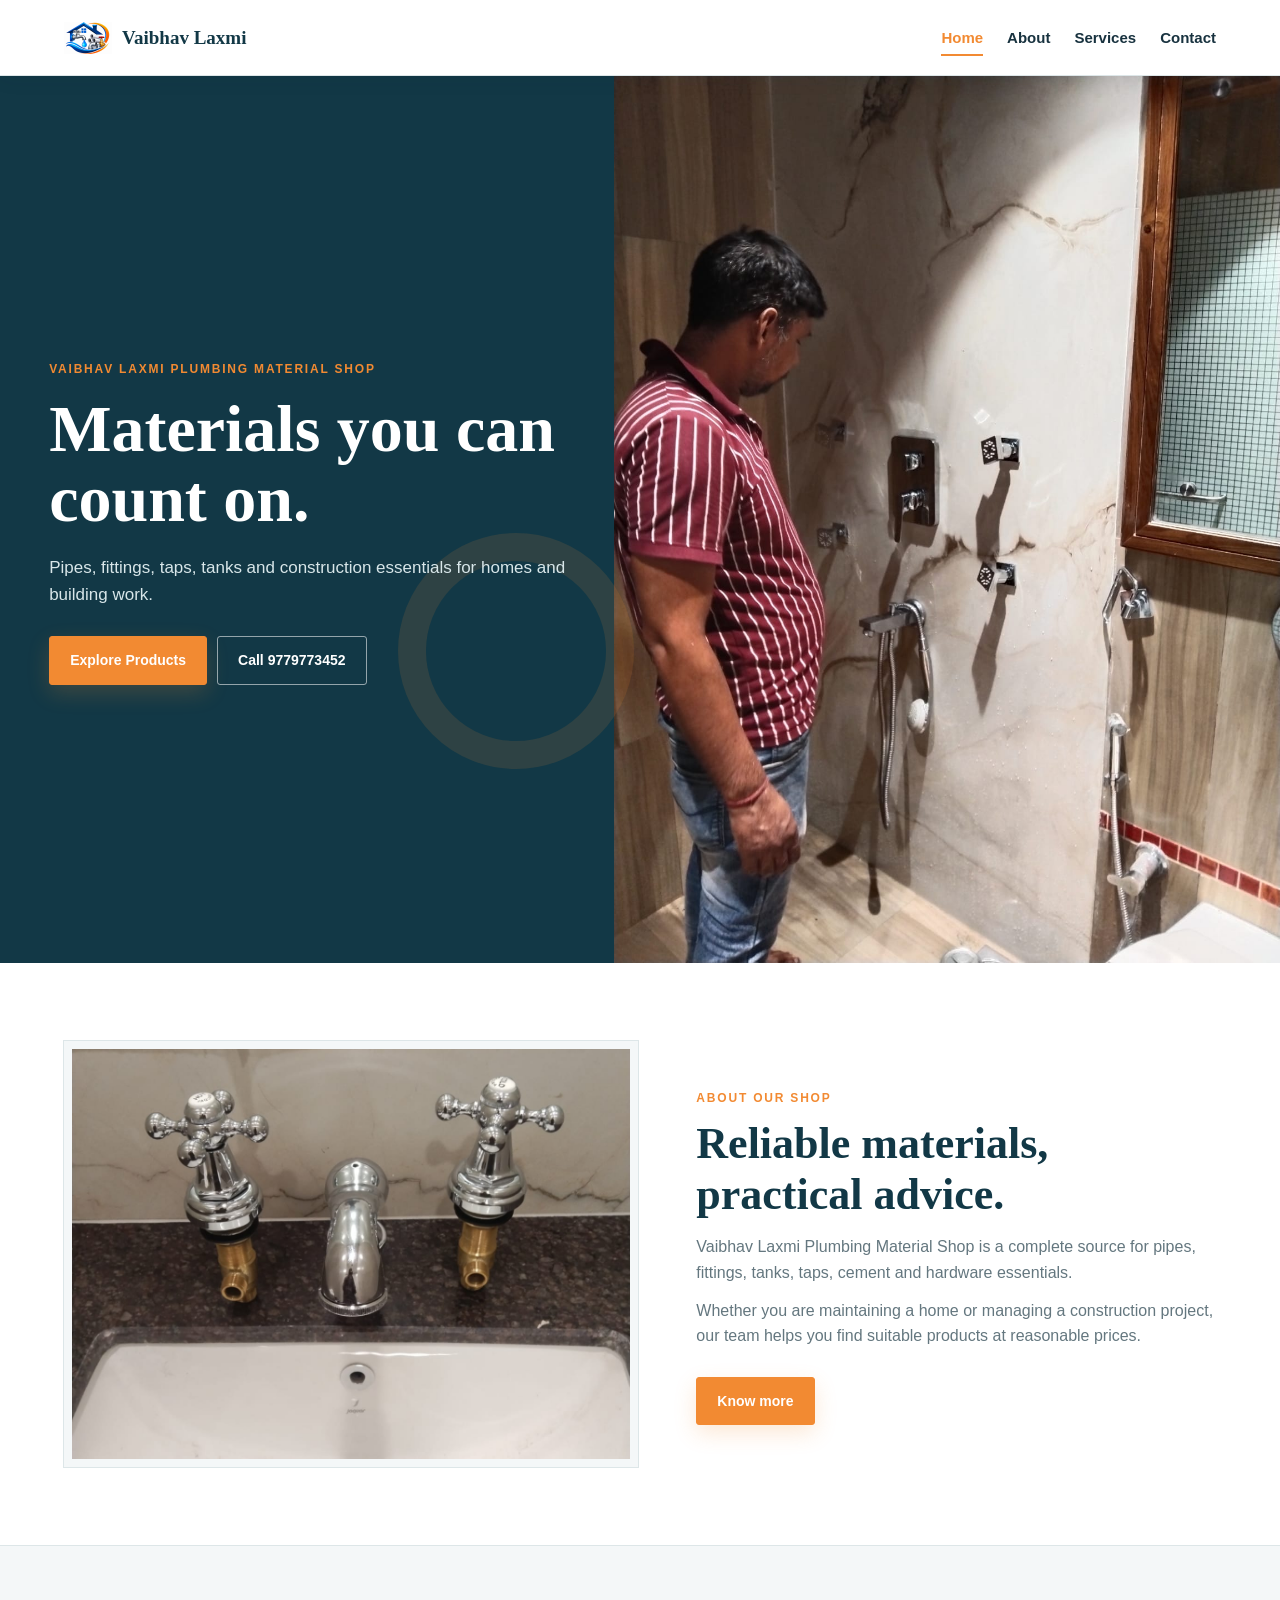
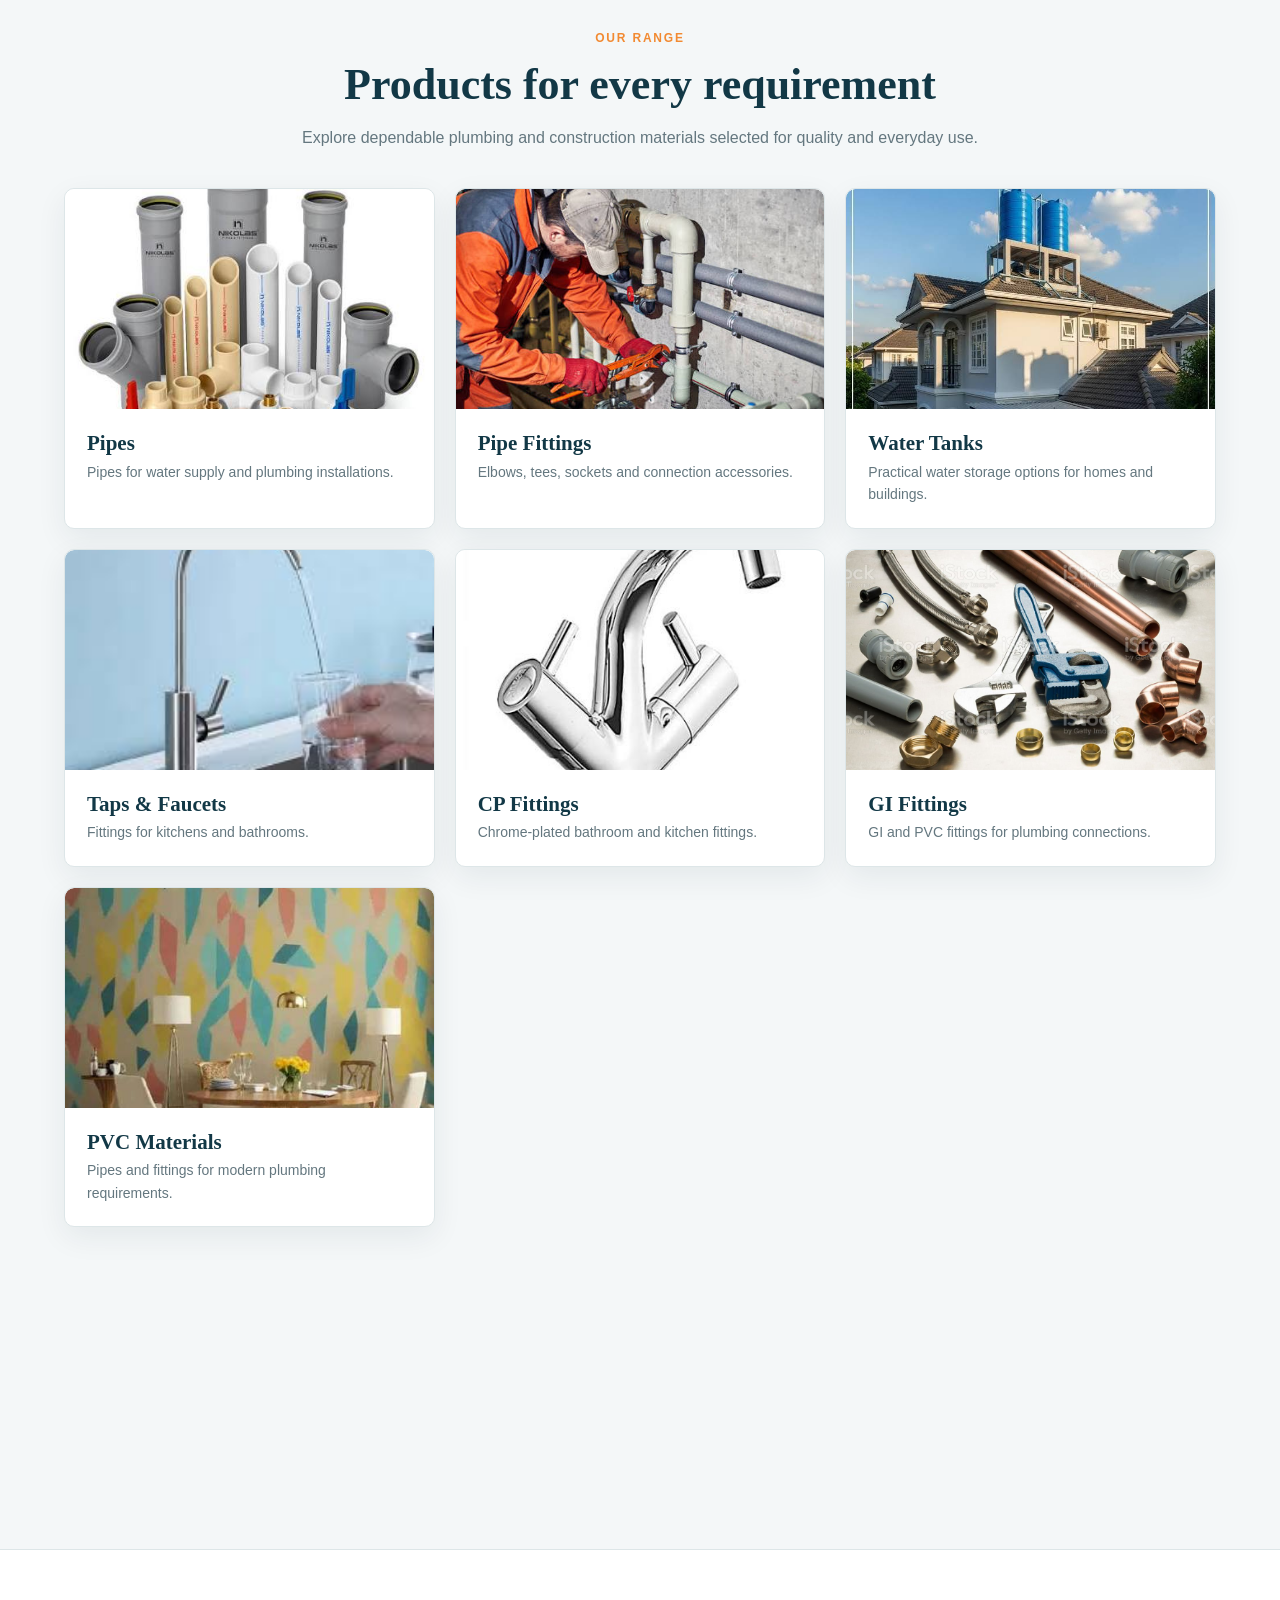
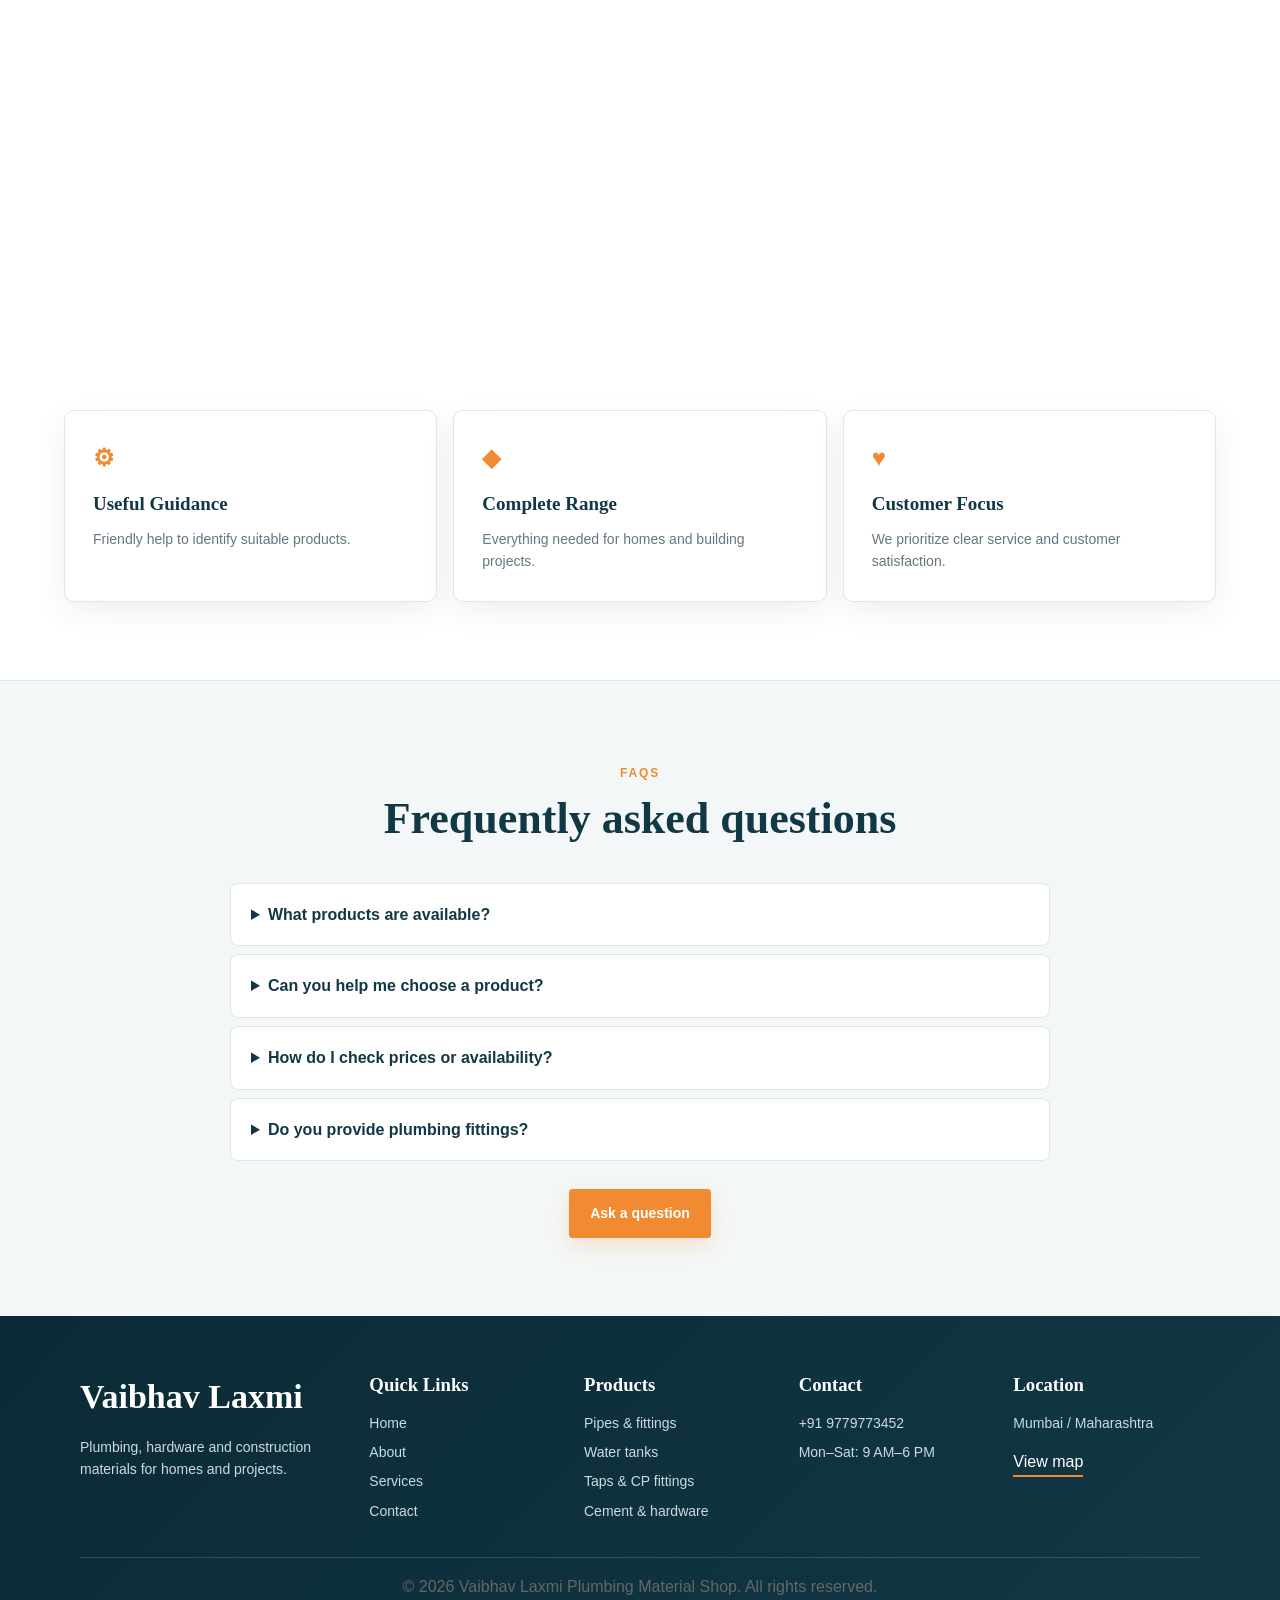
==== index.html @ b77ed748 "website updated" ====
<!DOCTYPE html>
<html lang="en">
<head>
    <meta charset="UTF-8">
    <meta name="viewport" content="width=device-width, initial-scale=1.0">
    <meta name="description" content="Vaibhav Laxmi Plumbing Material Shop - plumbing, hardware and construction materials.">
    <title>Vaibhav Laxmi Plumbing Material Shop</title>
    <link rel="stylesheet" href="style.css">
</head>
<body>
    <nav class="navbar">
        <a href="index.html" class="logo" aria-label="Vaibhav Laxmi home">
            <img src="logo.png" alt="Vaibhav Laxmi logo">
            <h1>Vaibhav Laxmi</h1>
        </a>
        <button class="menu-btn" aria-label="Open menu" aria-expanded="false">☰</button>
        <ul class="nav-links">
            <li><a class="active" href="index.html">Home</a></li>
            <li><a href="about.html">About</a></li>
            <li><a href="services.html">Services</a></li>
            <li><a href="contact.html">Contact</a></li>
        </ul>
    </nav>

    <header class="hero">
        <div class="hero-content reveal">
            <span class="eyebrow">Vaibhav Laxmi Plumbing Material Shop</span>
            <h1>Materials you can count on.</h1>
            <p>Pipes, fittings, taps, tanks and construction essentials for homes and building work.</p>
            <div class="hero-actions">
                <a class="btn" href="services.html">Explore Products</a>
                <a class="btn btn-outline" href="tel:+919779773452">Call 9779773452</a>
            </div>
        </div>
        <div class="hero-image">
            <img src="image.png" alt="Plumbing fittings and bathroom installation">
        </div>
    </header>

    <main>
        <section class="about-shop section">
            <div class="container about-shop-container reveal">
                <div class="about-shop-image">
                    <img src="image copy.png" alt="Taps and bathroom fittings">
                </div>
                <div class="about-copy">
                    <span class="section-tag">About our shop</span>
                    <h2>Reliable materials, practical advice.</h2>
                    <p>Vaibhav Laxmi Plumbing Material Shop is a complete source for pipes, fittings, tanks, taps, cement and hardware essentials.</p>
                    <p>Whether you are maintaining a home or managing a construction project, our team helps you find suitable products at reasonable prices.</p>
                    <a class="btn about-btn" href="about.html">Know more</a>
                </div>
            </div>
        </section>

        <section class="products-section section" id="products">
            <div class="container">
                <div class="section-heading reveal">
                    <span class="section-tag">Our range</span>
                    <h2>Products for every requirement</h2>
                    <p>Explore dependable plumbing and construction materials selected for quality and everyday use.</p>
                </div>
                <div class="products-container">
                    <article class="product-card reveal">
                        <div class="product-image"><img src="pipes.png" alt="Plumbing pipes"></div>
                        <h3>Pipes</h3>
                        <p>Pipes for water supply and plumbing installations.</p>
                    </article>
                    <article class="product-card reveal">
                        <div class="product-image"><img src="pipe fitting .png" alt="Pipe fittings"></div>
                        <h3>Pipe Fittings</h3>
                        <p>Elbows, tees, sockets and connection accessories.</p>
                    </article>
                    <article class="product-card reveal">
                        <div class="product-image"><img src="water tank.png" alt="Water tanks"></div>
                        <h3>Water Tanks</h3>
                        <p>Practical water storage options for homes and buildings.</p>
                    </article>
                    <article class="product-card reveal">
                        <div class="product-image"><img src="taps and fauccet.png" alt="Taps and faucets"></div>
                        <h3>Taps & Faucets</h3>
                        <p>Fittings for kitchens and bathrooms.</p>
                    </article>
                    <article class="product-card reveal">
                        <div class="product-image"><img src="cp fitting .png" alt="CP fittings"></div>
                        <h3>CP Fittings</h3>
                        <p>Chrome-plated bathroom and kitchen fittings.</p>
                    </article>
                    <article class="product-card reveal">
                        <div class="product-image"><img src="gi fitting.png" alt="GI fittings"></div>
                        <h3>GI Fittings</h3>
                        <p>GI and PVC fittings for plumbing connections.</p>
                    </article>
                    <article class="product-card reveal">
                        <div class="product-image"><img src="pvc material.png" alt="PVC materials"></div>
                        <h3>PVC Materials</h3>
                        <p>Pipes and fittings for modern plumbing requirements.</p>
                    </article>
                </div>
                <div class="products-contact reveal">
                    <h3>Need help choosing the right product?</h3>
                    <p>Call or WhatsApp us for availability, specifications and current prices.</p>
                    <a class="btn contact-btn" href="https://wa.me/919779773452" target="_blank" rel="noopener">WhatsApp us</a>
                </div>
            </div>
        </section>

        <section class="why-choose-us section">
            <div class="container">
                <div class="why-heading reveal">
                    <span class="section-tag">Why choose us</span>
                    <h2>A dependable partner for your building needs</h2>
                </div>
                <div class="why-container">
                    <article class="why-card reveal"><span class="why-icon">✓</span><h3>Quality Products</h3><p>Reliable materials for everyday and long-term use.</p></article>
                    <article class="why-card reveal"><span class="why-icon">₹</span><h3>Fair Prices</h3><p>Competitive value across a wide product range.</p></article>
                    <article class="why-card reveal"><span class="why-icon">⌂</span><h3>Wide Collection</h3><p>Plumbing, hardware and construction essentials together.</p></article>
                    <article class="why-card reveal"><span class="why-icon">⚙</span><h3>Useful Guidance</h3><p>Friendly help to identify suitable products.</p></article>
                    <article class="why-card reveal"><span class="why-icon">◆</span><h3>Complete Range</h3><p>Everything needed for homes and building projects.</p></article>
                    <article class="why-card reveal"><span class="why-icon">♥</span><h3>Customer Focus</h3><p>We prioritize clear service and customer satisfaction.</p></article>
                </div>
            </div>
        </section>

        <section class="faq-section section">
            <div class="container">
                <div class="faq-heading reveal">
                    <span class="section-tag">FAQs</span>
                    <h2>Frequently asked questions</h2>
                </div>
                <div class="faq-container">
                    <details class="faq-item"><summary>What products are available?</summary><p>Cement, pipes, fittings, tanks, taps, CP fittings, GI fittings, PVC materials and hardware products are available.</p></details>
                    <details class="faq-item"><summary>Can you help me choose a product?</summary><p>Yes. Call or WhatsApp us with your requirement, and our team will help you identify suitable options.</p></details>
                    <details class="faq-item"><summary>How do I check prices or availability?</summary><p>Please contact us directly at 9779773452 for current prices and stock availability.</p></details>
                    <details class="faq-item"><summary>Do you provide plumbing fittings?</summary><p>Yes. We offer pipes, elbows, tees, unions, valves and multiple fitting types.</p></details>
                </div>
                <div class="faq-contact reveal"><a href="contact.html">Ask a question</a></div>
            </div>
        </section>
    </main>

    <footer class="main-footer">
        <div class="footer-container">
            <div class="footer-box"><h2>Vaibhav Laxmi</h2><p>Plumbing, hardware and construction materials for homes and projects.</p></div>
            <div class="footer-box"><h3>Quick Links</h3><ul><li><a href="index.html">Home</a></li><li><a href="about.html">About</a></li><li><a href="services.html">Services</a></li><li><a href="contact.html">Contact</a></li></ul></div>
            <div class="footer-box"><h3>Products</h3><ul><li>Pipes & fittings</li><li>Water tanks</li><li>Taps & CP fittings</li><li>Cement & hardware</li></ul></div>
            <div class="footer-box"><h3>Contact</h3><p><a href="tel:+919779773452">+91 9779773452</a></p><p>Mon–Sat: 9 AM–6 PM</p></div>
            <div class="footer-box"><h3>Location</h3><p>Mumbai / Maharashtra</p><a class="map-link" href="https://www.google.com/maps/search/?api=1&query=Vaibhav+Laxmi+Plumbing+Material+Shop+Mumbai" target="_blank" rel="noopener">View map</a></div>
        </div>
        <div class="footer-bottom"><p>© 2026 Vaibhav Laxmi Plumbing Material Shop. All rights reserved.</p></div>
    </footer>
    <script src="script.js"></script>
</body>
</html>
---- style.css ----
:root {
    --ink: #18323f;
    --navy: #123846;
    --navy-dark: #0b2a35;
    --green: #123846;
    --green-dark: #0b2a35;
    --copper: #f28a32;
    --orange: #f28a32;
    --paper: #f4f7f8;
    --white: #ffffff;
    --line: #dde6e8;
    --muted: #64777f;
}

* {
    box-sizing: border-box;
    margin: 0;
    padding: 0;
}

html {
    scroll-behavior: smooth;
}

body {
    background: var(--paper);
    color: var(--ink);
    font-family: Georgia, "Times New Roman", serif;
    line-height: 1.7;
}

img {
    max-width: 100%;
    display: block;
}

a {
    color: inherit;
}

.container {
    width: min(1120px, calc(100% - 40px));
    margin-inline: auto;
}

.navbar {
    min-height: 76px;
    display: flex;
    align-items: center;
    justify-content: space-between;
    padding: 12px 5%;
    background: rgba(247,245,239,.96);
    border-bottom: 1px solid var(--line);
    position: sticky;
    top: 0;
    z-index: 1000;
}

.logo {
    display: flex;
    align-items: center;
    gap: 10px;
    text-decoration: none;
}

.logo img {
    width: 48px;
    height: 48px;
    object-fit: contain;
}

.logo h1,
.logo span {
    color: var(--ink);
    font-family: Georgia, "Times New Roman", serif;
    font-size: 19px;
    line-height: 1.15;
}

.nav-links {
    display: flex;
    align-items: center;
    gap: 24px;
    list-style: none;
}

.nav-links a {
    padding: 8px 0;
    color: var(--ink);
    border-bottom: 2px solid transparent;
    text-decoration: none;
    font-family: Arial, sans-serif;
    font-size: 15px;
    font-weight: 700;
}

.nav-links a:hover,
.nav-links a.active {
    color: var(--copper);
    border-bottom-color: var(--copper);
}

.menu-btn {
    display: none;
    border: 0;
    background: transparent;
    color: var(--ink);
    font-size: 28px;
    cursor: pointer;
}

.hero {
    min-height: 520px;
    display: grid;
    grid-template-columns: 48% 52%;
    background: var(--white);
}

.hero-content {
    align-self: center;
    padding: 64px 8%;
}

.eyebrow,
.section-tag {
    color: var(--copper);
    font-family: Arial, sans-serif;
    font-size: 12px;
    font-weight: 800;
    letter-spacing: 1.8px;
    text-transform: uppercase;
}

.hero h1,
.page-hero h1 {
    max-width: 620px;
    color: var(--ink);
    font-size: clamp(42px, 5.3vw, 66px);
    line-height: 1.06;
    margin: 14px 0 20px;
}

.hero p {
    max-width: 520px;
    color: var(--muted);
    font-family: Arial, sans-serif;
    font-size: 17px;
}

.hero-actions {
    display: flex;
    flex-wrap: wrap;
    gap: 10px;
    margin-top: 28px;
}

.btn,
.about-btn,
.contact-btn,
.faq-contact a {
    display: inline-flex;
    align-items: center;
    justify-content: center;
    min-height: 48px;
    padding: 12px 20px;
    border: 1px solid var(--green);
    border-radius: 3px;
    background: var(--green);
    color: white;
    text-decoration: none;
    font-family: Arial, sans-serif;
    font-size: 14px;
    font-weight: 800;
    transition: .2s ease;
}

.btn:hover,
.about-btn:hover,
.contact-btn:hover,
.faq-contact a:hover {
    background: var(--green-dark);
    border-color: var(--green-dark);
}

.btn-outline {
    background: transparent;
    color: var(--ink);
    border-color: var(--line);
}

.btn-outline:hover {
    background: var(--paper);
    color: var(--ink);
}

.hero-image {
    min-height: 520px;
}

.hero-image img {
    width: 100%;
    height: 100%;
    object-fit: cover;
}

.section {
    padding: 78px 0;
}

.section-heading,
.why-heading,
.faq-heading {
    max-width: 720px;
    margin: 0 auto 38px;
    text-align: center;
}

.section-heading h2,
.why-heading h2,
.faq-heading h2,
.about-copy h2,
.about-content h2 {
    color: var(--ink);
    font-size: clamp(32px, 4vw, 44px);
    line-height: 1.15;
    margin: 10px 0 14px;
}

.section-heading p,
.why-heading p,
.faq-heading p,
.about-copy p,
.about-content p {
    color: var(--muted);
    font-family: Arial, sans-serif;
}

.about-shop,
.about {
    background: var(--white);
}

.about-shop-container,
.about-container {
    display: grid;
    grid-template-columns: 1.05fr .95fr;
    align-items: center;
    gap: 58px;
}

.about-shop-image,
.about-image {
    border: 8px solid var(--paper);
    outline: 1px solid var(--line);
}

.about-shop-image img,
.about-image img {
    width: 100%;
    height: 410px;
    object-fit: cover;
}

.about-copy p,
.about-content p {
    margin: 12px 0;
}

.about-btn {
    margin-top: 16px;
}

.products-section,
.products,
.why-choose-us,
.why,
.highlights,
.faq-section {
    border-top: 1px solid var(--line);
}

.products-section,
.faq-section {
    background: var(--paper);
}

.products-container,
.product-grid,
.service-grid {
    display: grid;
    grid-template-columns: repeat(3, 1fr);
    gap: 1px;
    background: var(--line);
    border: 1px solid var(--line);
}

.product-card,
.product-item,
.service-card {
    background: var(--white);
    overflow: hidden;
}

.product-image,
.card-image,
.product-item img {
    height: 220px;
    overflow: hidden;
    background: #ece9e1;
}

.product-image img,
.card-image img,
.product-item img {
    width: 100%;
    height: 100%;
    object-fit: cover;
}

.product-card h3,
.card-content h3,
.product-item h3 {
    color: var(--ink);
    font-size: 21px;
}

.product-card {
    padding-bottom: 24px;
}

.product-card h3,
.product-card p {
    margin-left: 22px;
    margin-right: 22px;
}

.product-card h3 {
    margin-top: 18px;
}

.product-card p,
.card-content p {
    color: var(--muted);
    font-family: Arial, sans-serif;
    font-size: 14px;
}

.product-item h3 {
    padding: 18px;
}

.products-contact,
.cta,
.message {
    margin-top: 32px;
    padding: 34px;
    border-left: 4px solid var(--copper);
    background: var(--white);
}

.products-contact h3,
.cta h2,
.message h2 {
    color: var(--ink);
    font-size: 28px;
}

.products-contact p,
.cta p,
.message p {
    color: var(--muted);
    font-family: Arial, sans-serif;
    margin: 7px 0 16px;
}

.why-choose-us,
.why,
.highlights {
    background: var(--white);
}

.why-container,
.why-grid,
.highlight-grid {
    display: grid;
    grid-template-columns: repeat(3, 1fr);
}

.why-card,
.highlight-card {
    min-height: 190px;
    padding: 28px;
    border-right: 1px solid var(--line);
    border-bottom: 1px solid var(--line);
}

.why-card:nth-child(3n),
.highlight-card:nth-child(3n) {
    border-right: 0;
}

.why-icon,
.icon,
.highlight-card span {
    display: block;
    color: var(--copper);
    font-family: Arial, sans-serif;
    font-size: 24px;
    font-weight: 800;
    margin-bottom: 12px;
}

.why-card h3,
.highlight-card h3 {
    color: var(--ink);
    font-size: 19px;
    margin-bottom: 8px;
}

.why-card p,
.highlight-card p {
    color: var(--muted);
    font-family: Arial, sans-serif;
    font-size: 14px;
}

.faq-heading h2 {
    color: var(--ink);
}

.faq-container {
    max-width: 820px;
    margin: auto;
}

.faq-item {
    border-top: 1px solid var(--line);
}

.faq-item:last-child {
    border-bottom: 1px solid var(--line);
}

.faq-item summary {
    padding: 18px 4px;
    color: var(--ink);
    font-family: Arial, sans-serif;
    font-weight: 800;
    cursor: pointer;
}

.faq-item p {
    padding: 0 4px 18px;
    color: var(--muted);
    font-family: Arial, sans-serif;
}

.faq-contact {
    text-align: center;
    margin-top: 28px;
}

.main-footer,
footer {
    background: var(--navy-dark);
    color: #eef5f6;
    padding: 54px 5% 24px;
}

.footer-container {
    display: grid;
    grid-template-columns: 1.4fr repeat(4, 1fr);
    gap: 28px;
    max-width: 1120px;
    margin: auto;
}

.footer-box h2,
.footer-box h3 {
    color: white;
    font-family: Georgia, "Times New Roman", serif;
    margin-bottom: 12px;
}

.footer-box ul {
    list-style: none;
}

.footer-box li,
.footer-box p {
    color: #d4ddd7;
    font-family: Arial, sans-serif;
    font-size: 14px;
    margin-bottom: 7px;
}

.footer-box a {
    color: #d4ddd7;
    text-decoration: none;
}

.footer-bottom,
footer > p {
    max-width: 1120px;
    margin: 28px auto 0;
    padding-top: 16px;
    border-top: 1px solid rgba(255,255,255,.18);
    text-align: center;
    font-family: Arial, sans-serif;
    font-size: 13px;
}

.map-link {
    display: inline-block;
    margin-top: 8px;
    color: white !important;
    border-bottom: 1px solid #d9aa84;
}

.page-hero {
    min-height: 300px;
    display: flex;
    align-items: center;
    justify-content: center;
    text-align: center;
    background: var(--white);
    border-bottom: 1px solid var(--line);
    padding: 58px 20px;
}

.page-hero h1 {
    color: var(--ink);
}

.page-hero p {
    color: var(--muted);
    font-family: Arial, sans-serif;
}

.filters {
    display: flex;
    justify-content: center;
    flex-wrap: wrap;
    gap: 8px;
    margin-bottom: 28px;
}

.filters button {
    padding: 9px 16px;
    border: 1px solid var(--line);
    border-radius: 3px;
    background: var(--white);
    color: var(--ink);
    font-family: Arial, sans-serif;
    font-weight: 800;
    cursor: pointer;
}

.filters button.active,
.filters button:hover {
    background: var(--green);
    color: white;
    border-color: var(--green);
}

.service-card.hide {
    display: none;
}

.card-image {
    position: relative;
}

.card-label {
    position: absolute;
    left: 12px;
    top: 12px;
    padding: 5px 9px;
    background: var(--white);
    color: var(--ink);
    font-family: Arial, sans-serif;
    font-size: 11px;
    font-weight: 800;
}

.card-content {
    padding: 20px;
}

.card-bottom {
    display: flex;
    justify-content: space-between;
    align-items: center;
    gap: 10px;
    margin-top: 16px;
}

.card-bottom span {
    color: var(--copper);
    font-family: Arial, sans-serif;
    font-size: 12px;
    font-weight: 800;
}

.card-bottom button {
    border: 1px solid var(--green);
    border-radius: 3px;
    background: var(--green);
    color: white;
    padding: 8px 12px;
    cursor: pointer;
}

.reveal {
    opacity: 0;
    transform: translateY(12px);
    transition: opacity .45s ease, transform .45s ease;
}

.reveal.visible {
    opacity: 1;
    transform: none;
}

@media (max-width: 900px) {
    .hero,
    .about-shop-container,
    .about-container {
        grid-template-columns: 1fr;
    }

    .hero-image {
        min-height: 380px;
    }

    .products-container,
    .product-grid,
    .service-grid,
    .footer-container {
        grid-template-columns: repeat(2, 1fr);
    }

    .why-container,
    .why-grid,
    .highlight-grid {
        grid-template-columns: repeat(2, 1fr);
    }

    .why-card:nth-child(3n),
    .highlight-card:nth-child(3n) {
        border-right: 1px solid var(--line);
    }
}

@media (max-width: 680px) {
    .navbar {
        min-height: 68px;
        padding: 10px 20px;
    }

    .logo img {
        width: 42px;
        height: 42px;
    }

    .logo h1,
    .logo span {
        max-width: 150px;
        font-size: 15px;
    }

    .menu-btn {
        display: block;
    }

    .nav-links {
        display: none;
        position: absolute;
        left: 0;
        right: 0;
        top: 68px;
        flex-direction: column;
        align-items: stretch;
        gap: 0;
        padding: 8px 20px 18px;
        background: var(--paper);
        border-bottom: 1px solid var(--line);
    }

    .nav-links.active {
        display: flex;
    }

    .nav-links a {
        display: block;
        padding: 12px 4px;
        border-bottom: 1px solid var(--line);
    }

    .hero-content {
        padding: 52px 20px;
    }

    .hero h1 {
        font-size: 40px;
    }

    .hero-image {
        min-height: 300px;
    }

    .container {
        width: calc(100% - 30px);
    }

    .section {
        padding: 58px 0;
    }

    .about-shop-image img,
    .about-image img {
        height: 280px;
    }

    .products-container,
    .product-grid,
    .service-grid,
    .why-container,
    .why-grid,
    .highlight-grid,
    .footer-container {
        grid-template-columns: 1fr;
    }

    .why-card,
    .highlight-card,
    .why-card:nth-child(3n),
    .highlight-card:nth-child(3n) {
        border-right: 0;
    }

    .products-contact,
    .cta,
    .message {
        padding: 26px 18px;
    }
}

/* Unified premium service theme */
body {
    background: #f4f7f8;
    color: var(--ink);
    font-family: Arial, Helvetica, sans-serif;
}

h1, h2, h3,
.logo h1,
.logo span,
.footer-box h2,
.footer-box h3 {
    font-family: Georgia, "Times New Roman", serif;
}

.navbar {
    background: rgba(255, 255, 255, .98);
    box-shadow: 0 3px 18px rgba(11, 42, 53, .08);
}

.logo h1,
.logo span {
    color: var(--navy);
}

.nav-links a {
    font-family: Arial, Helvetica, sans-serif;
}

.nav-links a:hover,
.nav-links a.active {
    color: var(--orange);
    border-bottom-color: var(--orange);
}

.hero {
    background: var(--navy);
}

.hero-content {
    position: relative;
    background: var(--navy);
}

.hero-content::before {
    content: "";
    position: absolute;
    width: 180px;
    height: 180px;
    right: -20px;
    bottom: -20px;
    border: 28px solid rgba(242, 138, 50, .12);
    border-radius: 50%;
}

.hero h1,
.hero p,
.hero .eyebrow {
    position: relative;
    z-index: 1;
}

.hero h1 {
    color: white;
}

.hero p {
    color: #d8e6e9;
}

.eyebrow,
.section-tag {
    color: var(--orange);
}

.btn,
.about-btn,
.contact-btn,
.faq-contact a,
.filters button.active,
.filters button:hover,
.card-bottom button,
.contact-form button {
    border-color: var(--orange) !important;
    background: var(--orange) !important;
    color: white !important;
    box-shadow: 0 8px 22px rgba(242, 138, 50, .20);
}

.btn:hover,
.about-btn:hover,
.contact-btn:hover,
.faq-contact a:hover,
.card-bottom button:hover,
.contact-form button:hover {
    border-color: #df741c !important;
    background: #df741c !important;
}

.btn-outline {
    background: transparent !important;
    border-color: rgba(255, 255, 255, .55) !important;
    color: white !important;
    box-shadow: none;
}

.btn-outline:hover {
    background: white !important;
    color: var(--navy) !important;
}

.section-heading h2,
.why-heading h2,
.faq-heading h2,
.about-copy h2,
.about-content h2,
.page-hero h1 {
    color: var(--navy);
}

.products-section,
.faq-section,
.page-hero {
    background: #f4f7f8;
}

.about-shop,
.about,
.why-choose-us,
.why,
.highlights,
.products-container,
.product-grid,
.service-grid {
    background: white;
}

.products-container,
.product-grid,
.service-grid {
    border: 0;
    gap: 20px;
    background: transparent;
}

.product-card,
.service-card,
.why-card,
.highlight-card,
.info-card,
.contact-info,
.contact-form {
    border: 1px solid var(--line);
    border-radius: 10px;
    box-shadow: 0 10px 30px rgba(11, 42, 53, .07);
}

.product-card,
.service-card {
    padding-bottom: 22px;
}

.product-image,
.card-image,
.product-item img {
    border-radius: 9px 9px 0 0;
}

.card-label {
    border-radius: 4px;
    background: var(--orange);
    color: white;
}

.why-container,
.why-grid,
.highlight-grid {
    gap: 16px;
    background: transparent;
}

.why-card,
.highlight-card {
    border: 1px solid var(--line) !important;
    background: white;
    border-radius: 10px;
}

.why-icon,
.icon,
.highlight-card span,
.card-bottom span {
    color: var(--orange);
}

.why-card h3,
.highlight-card h3,
.product-card h3,
.card-content h3,
.product-item h3 {
    color: var(--navy);
}

.products-contact,
.cta,
.message {
    border: 1px solid var(--line);
    border-left: 5px solid var(--orange);
    border-radius: 10px;
    background: white;
}

.faq-item {
    margin-bottom: 8px;
    border: 1px solid var(--line);
    border-radius: 8px;
    background: white;
}

.faq-item:last-child {
    border-bottom: 1px solid var(--line);
}

.faq-item summary {
    padding: 18px 20px;
    color: var(--navy);
}

.faq-item p {
    padding: 0 20px 18px;
}

.filters button {
    border-radius: 999px;
}

.main-footer,
footer {
    background: linear-gradient(135deg, var(--navy-dark), var(--navy));
    color: #edf5f6;
}

.footer-box h2,
.footer-box h3 {
    color: white;
}

.footer-box li,
.footer-box p,
.footer-box a {
    color: #cbdbe0;
}

.footer-box a:hover {
    color: var(--orange);
}

.footer-bottom,
footer > p {
    border-top-color: rgba(255, 255, 255, .14);
}

.map-link {
    color: white !important;
    border-bottom: 2px solid var(--orange);
}

@media (max-width: 900px) {
    .products-container,
    .product-grid,
    .service-grid,
    .footer-container {
        grid-template-columns: repeat(2, 1fr);
    }
}

@media (max-width: 680px) {
    .products-container,
    .product-grid,
    .service-grid,
    .why-container,
    .why-grid,
    .highlight-grid,
    .footer-container {
        grid-template-columns: 1fr;
    }

    .hero-content::before {
        display: none;
    }
}
* {
    margin: 0;
    padding: 0;
    box-sizing: border-box;
}

body {
    font-family: Arial, sans-serif;
    color: #222;
    background: #ffffff;
    line-height: 1.6;
}

.container {
    width: 90%;
    max-width: 1200px;
    margin: auto;
}

section {
    padding: 80px 0;
}

h1 {
    font-size: 48px;
    line-height: 1.2;
}

h2 {
    font-size: 34px;
    margin-bottom: 20px;
}

p {
    font-size: 16px;
    color: #666;
}

button {
    padding: 14px 28px;
    border: none;
    border-radius: 6px;
    cursor: pointer;
}
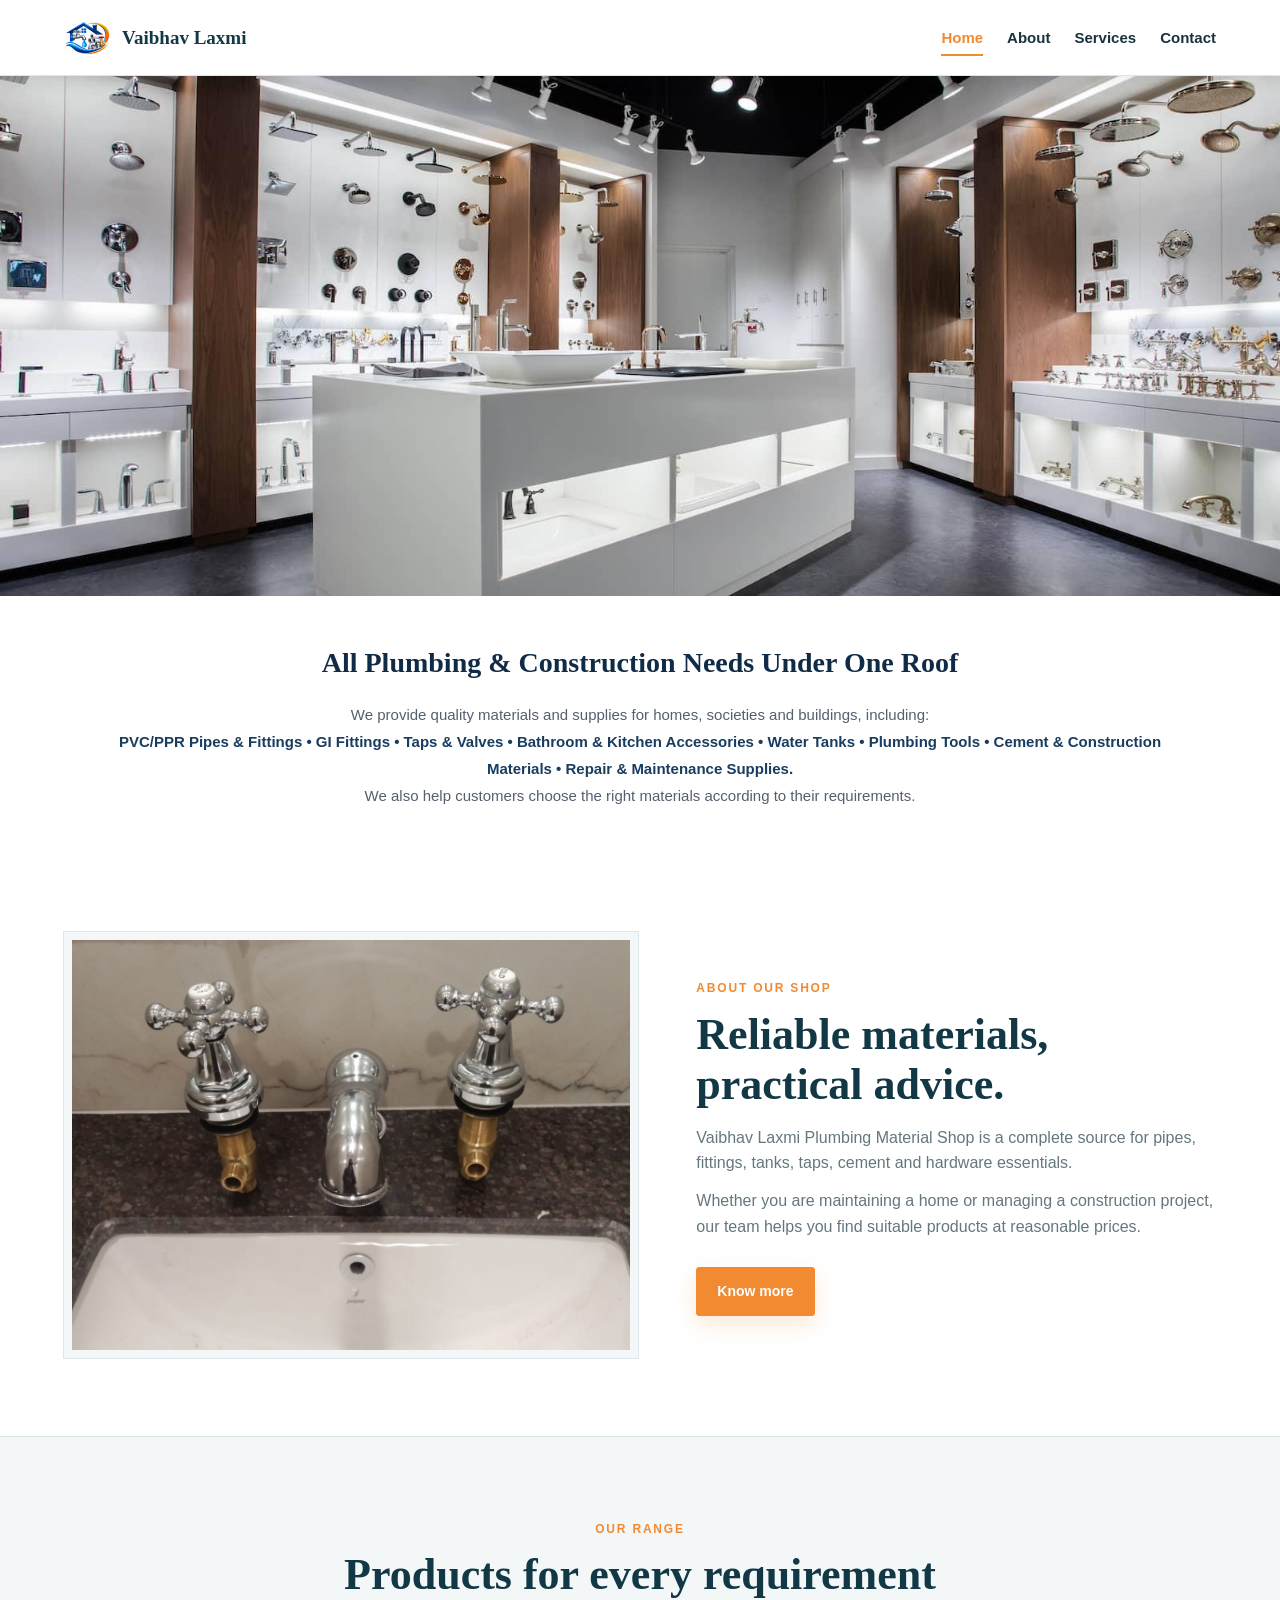
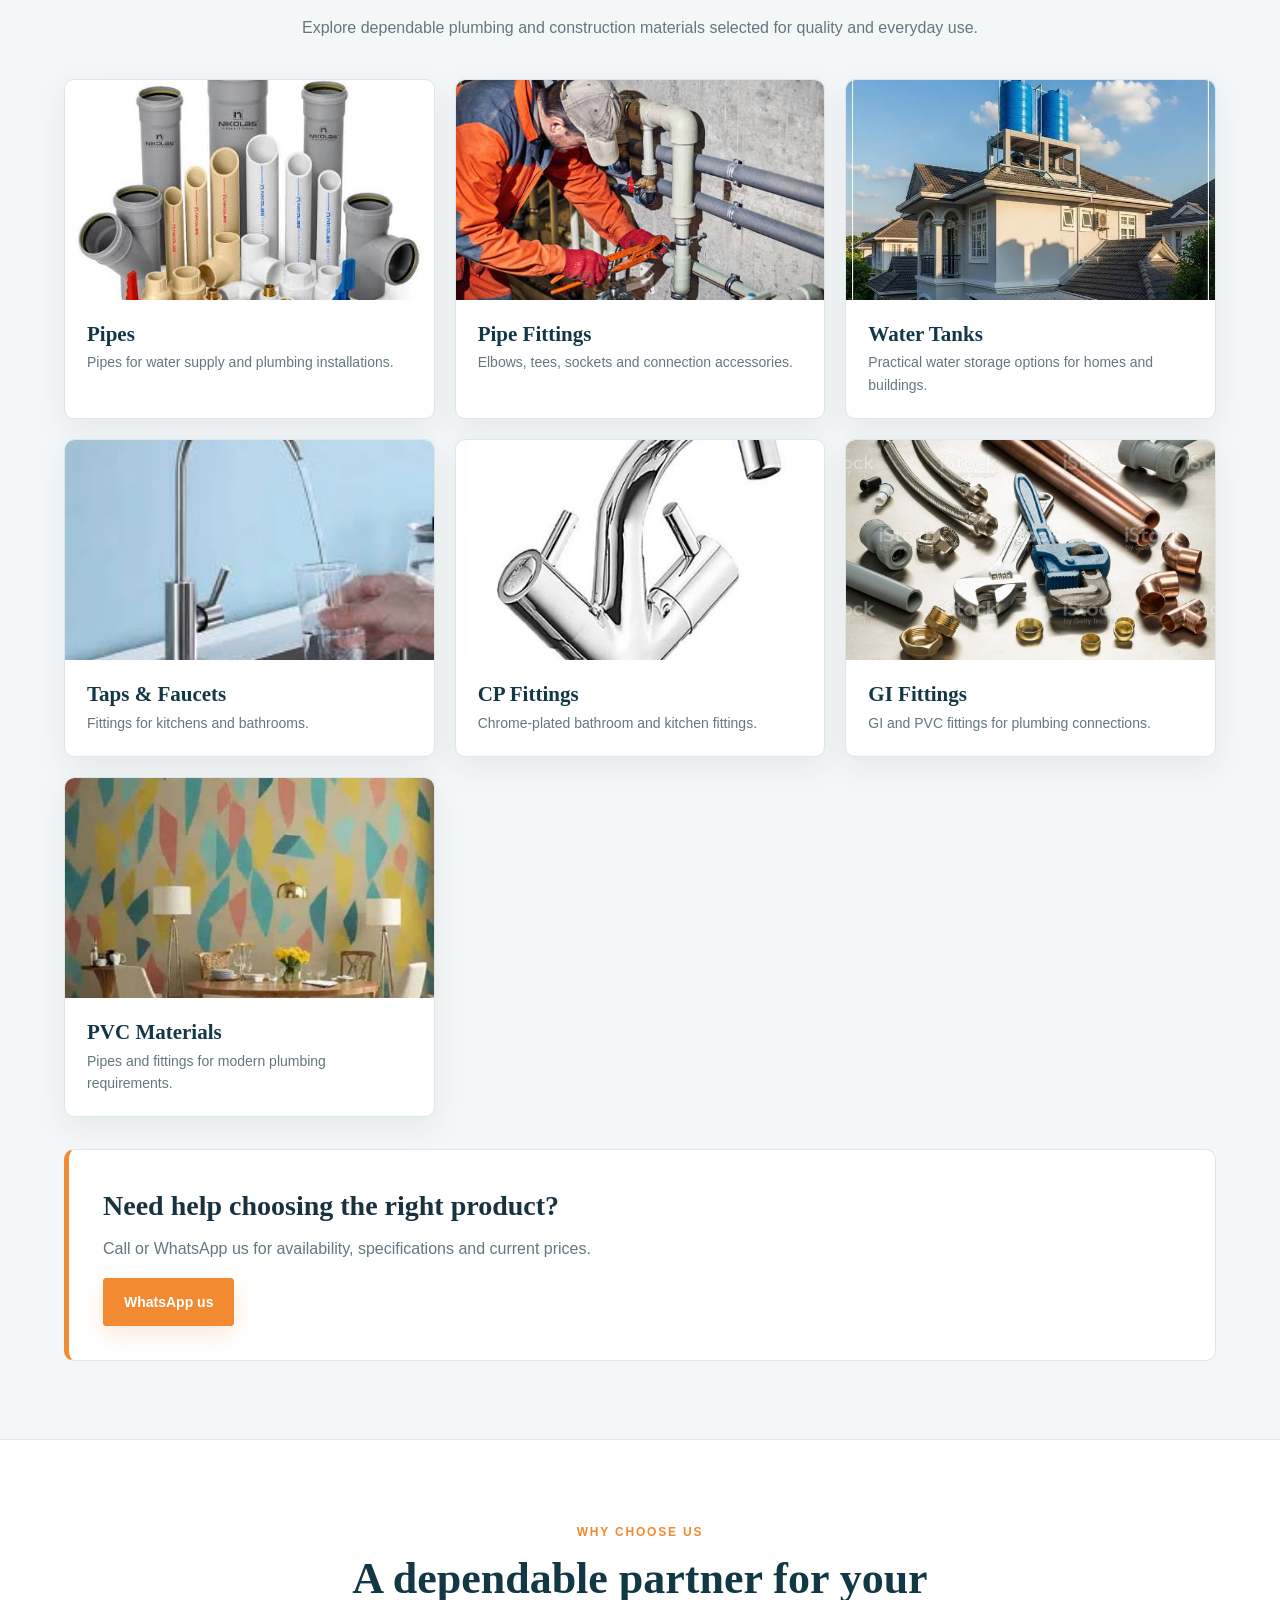
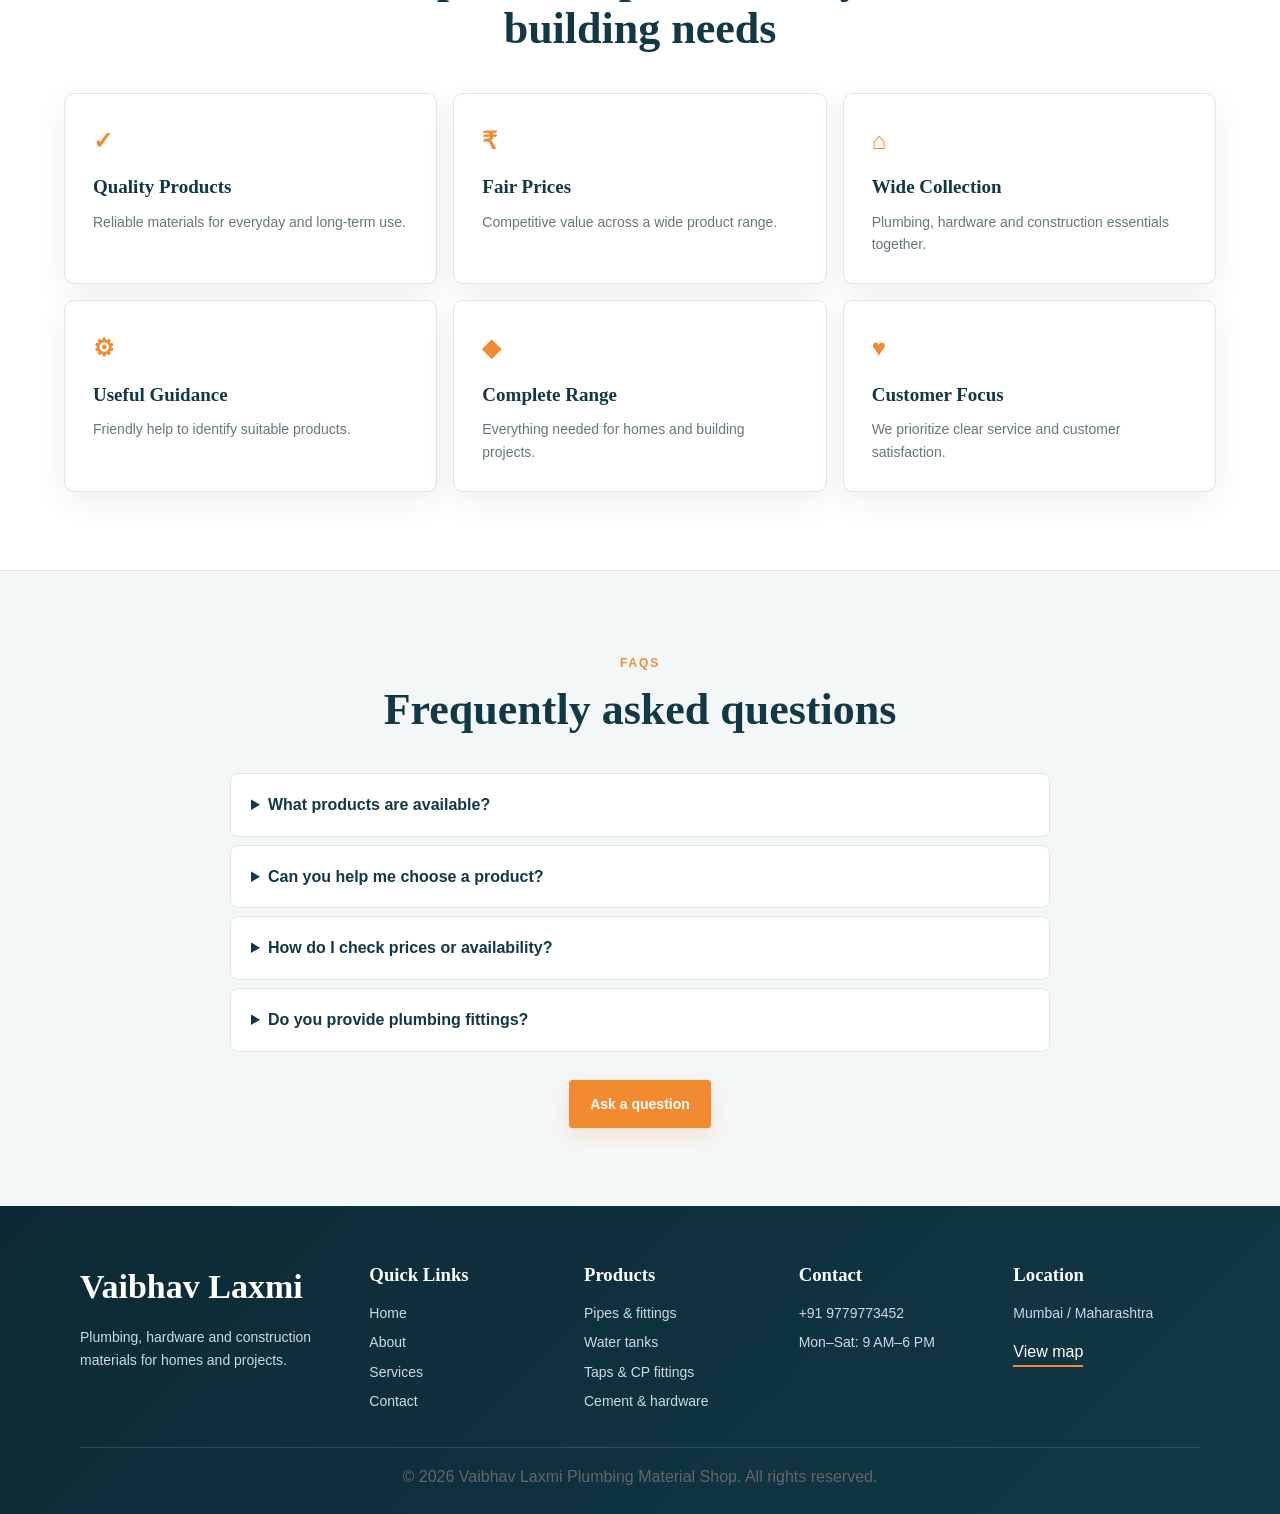
==== commit c8244da8: "Updated website design" ====
--- a/index.html
+++ b/index.html
@@ -23,19 +23,31 @@
     </nav>
 
     <header class="hero">
-        <div class="hero-content reveal">
-            <span class="eyebrow">Vaibhav Laxmi Plumbing Material Shop</span>
-            <h1>Materials you can count on.</h1>
-            <p>Pipes, fittings, taps, tanks and construction essentials for homes and building work.</p>
-            <div class="hero-actions">
-                <a class="btn" href="services.html">Explore Products</a>
-                <a class="btn btn-outline" href="tel:+919779773452">Call 9779773452</a>
-            </div>
-        </div>
         <div class="hero-image">
-            <img src="image.png" alt="Plumbing fittings and bathroom installation">
+            <img src="hero banner.png" alt="Plumbing fittings and bathroom installation">
         </div>
     </header>
+    <section class="intro-text">
+  <div class="intro-container">
+    <h2>All Plumbing & Construction Needs Under One Roof</h2>
+
+    <p>
+      We provide quality materials and supplies for homes,
+      societies and buildings, including:
+    </p>
+
+    <p class="intro-services">
+      PVC/PPR Pipes & Fittings • GI Fittings • Taps & Valves •
+      Bathroom & Kitchen Accessories • Water Tanks • Plumbing Tools •
+      Cement & Construction Materials • Repair & Maintenance Supplies.
+    </p>
+
+    <p>
+      We also help customers choose the right materials
+      according to their requirements.
+    </p>
+  </div>
+</section>
 
     <main>
         <section class="about-shop section">
--- a/style.css
+++ b/style.css
@@ -110,10 +110,13 @@
 }
 
 .hero {
+    width: 100%;
+    max-width: none;
+    height: 520px;
     min-height: 520px;
-    display: grid;
-    grid-template-columns: 48% 52%;
+    display: block;
     background: var(--white);
+    overflow: hidden;
 }
 
 .hero-content {
@@ -194,6 +197,7 @@
 }
 
 .hero-image {
+    height: 100%;
     min-height: 520px;
 }
 
@@ -629,7 +633,12 @@
         grid-template-columns: 1fr;
     }
 
+    .hero {
+        height: 380px;
+    }
+
     .hero-image {
+        height: 100%;
         min-height: 380px;
     }
 
@@ -705,7 +714,12 @@
         font-size: 40px;
     }
 
+    .hero {
+        height: 300px;
+    }
+
     .hero-image {
+        height: 100%;
         min-height: 300px;
     }
 
@@ -1080,4 +1094,37 @@
     border: none;
     border-radius: 6px;
     cursor: pointer;
+}
+.intro-text {
+  padding: 45px 20px;
+  background: #ffffff;
+}
+
+.intro-container {
+  max-width: 1100px;
+  margin: auto;
+  text-align: center;
+}
+
+.intro-container h2 {
+  color: #102b46;
+  font-size: 28px;
+  margin-bottom: 15px;
+}
+
+.intro-container p {
+  color: #555f6d;
+  font-size: 15px;
+  line-height: 1.8;
+}
+
+.intro-services {
+  font-weight: 600;
+  color: #183d60 !important;
+}
+
+@media (max-width: 600px) {
+  .intro-container h2 {
+    font-size: 23px;
+  }
 }
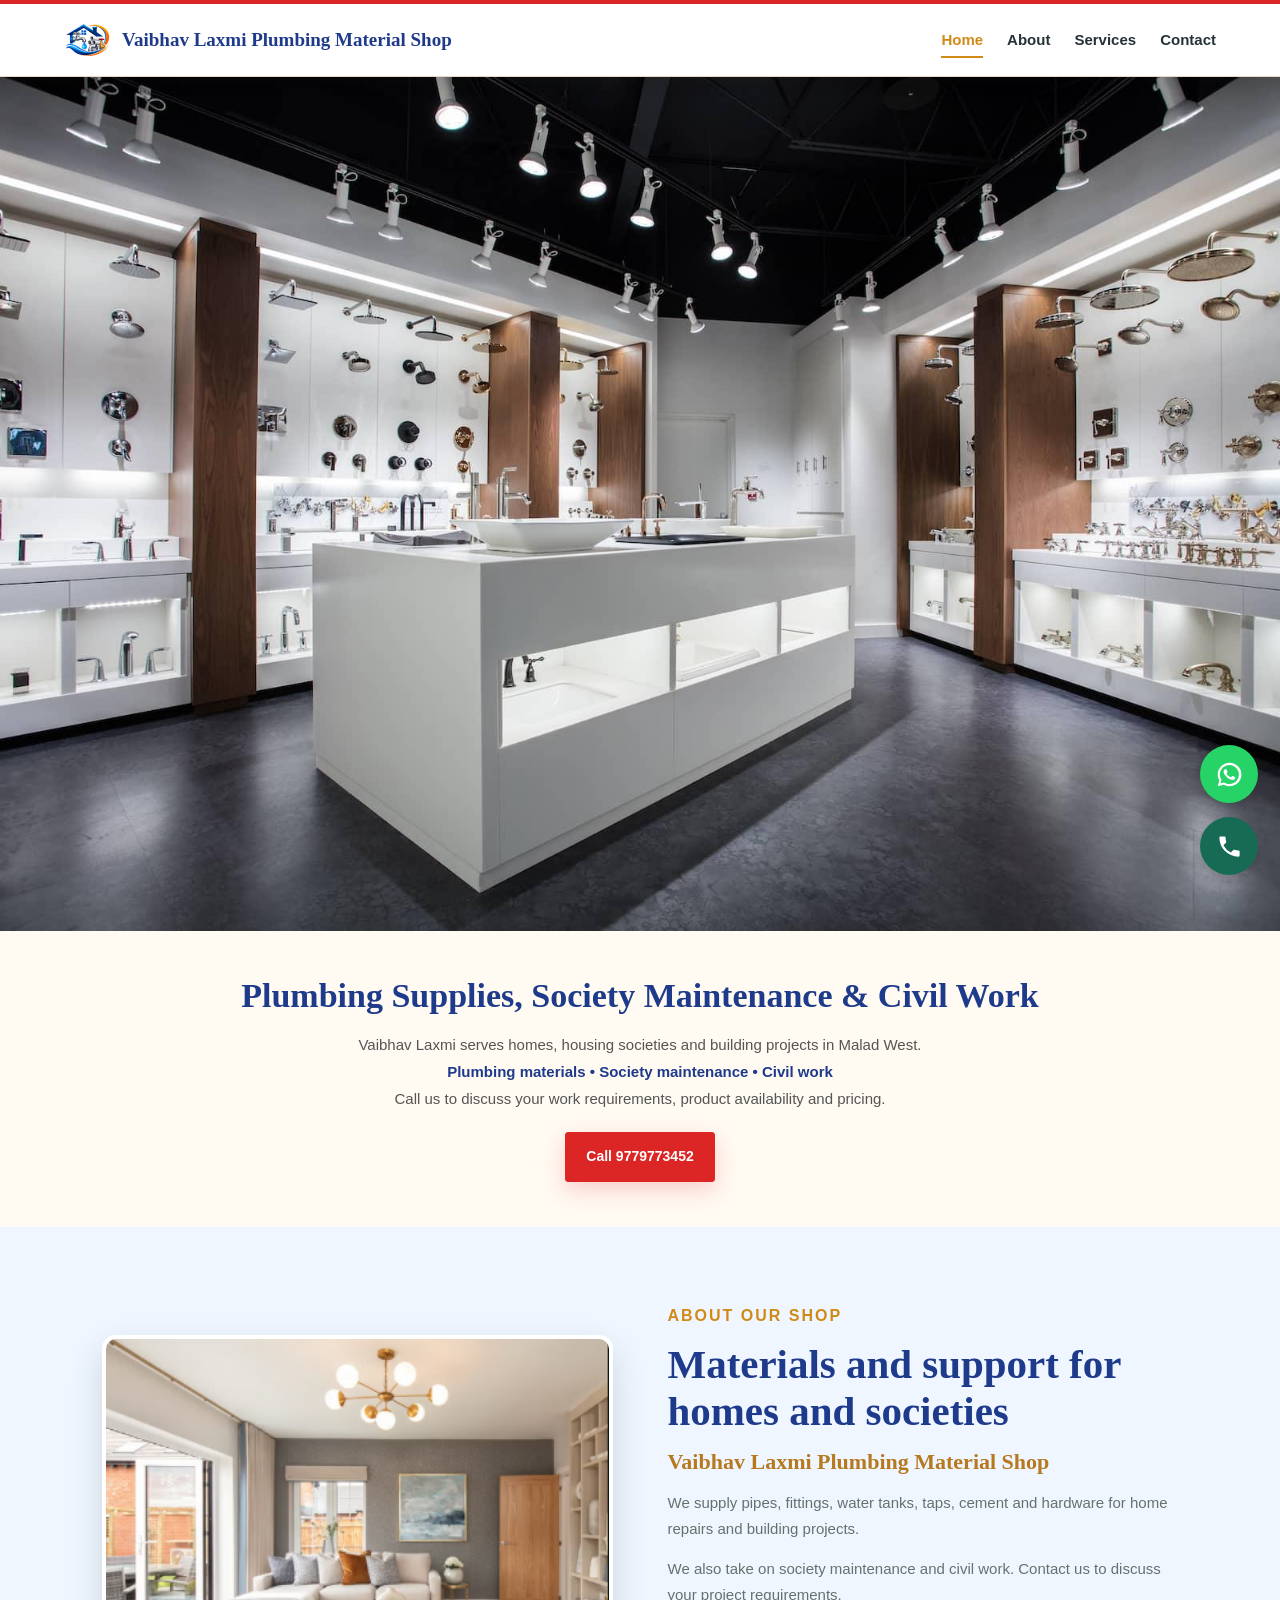
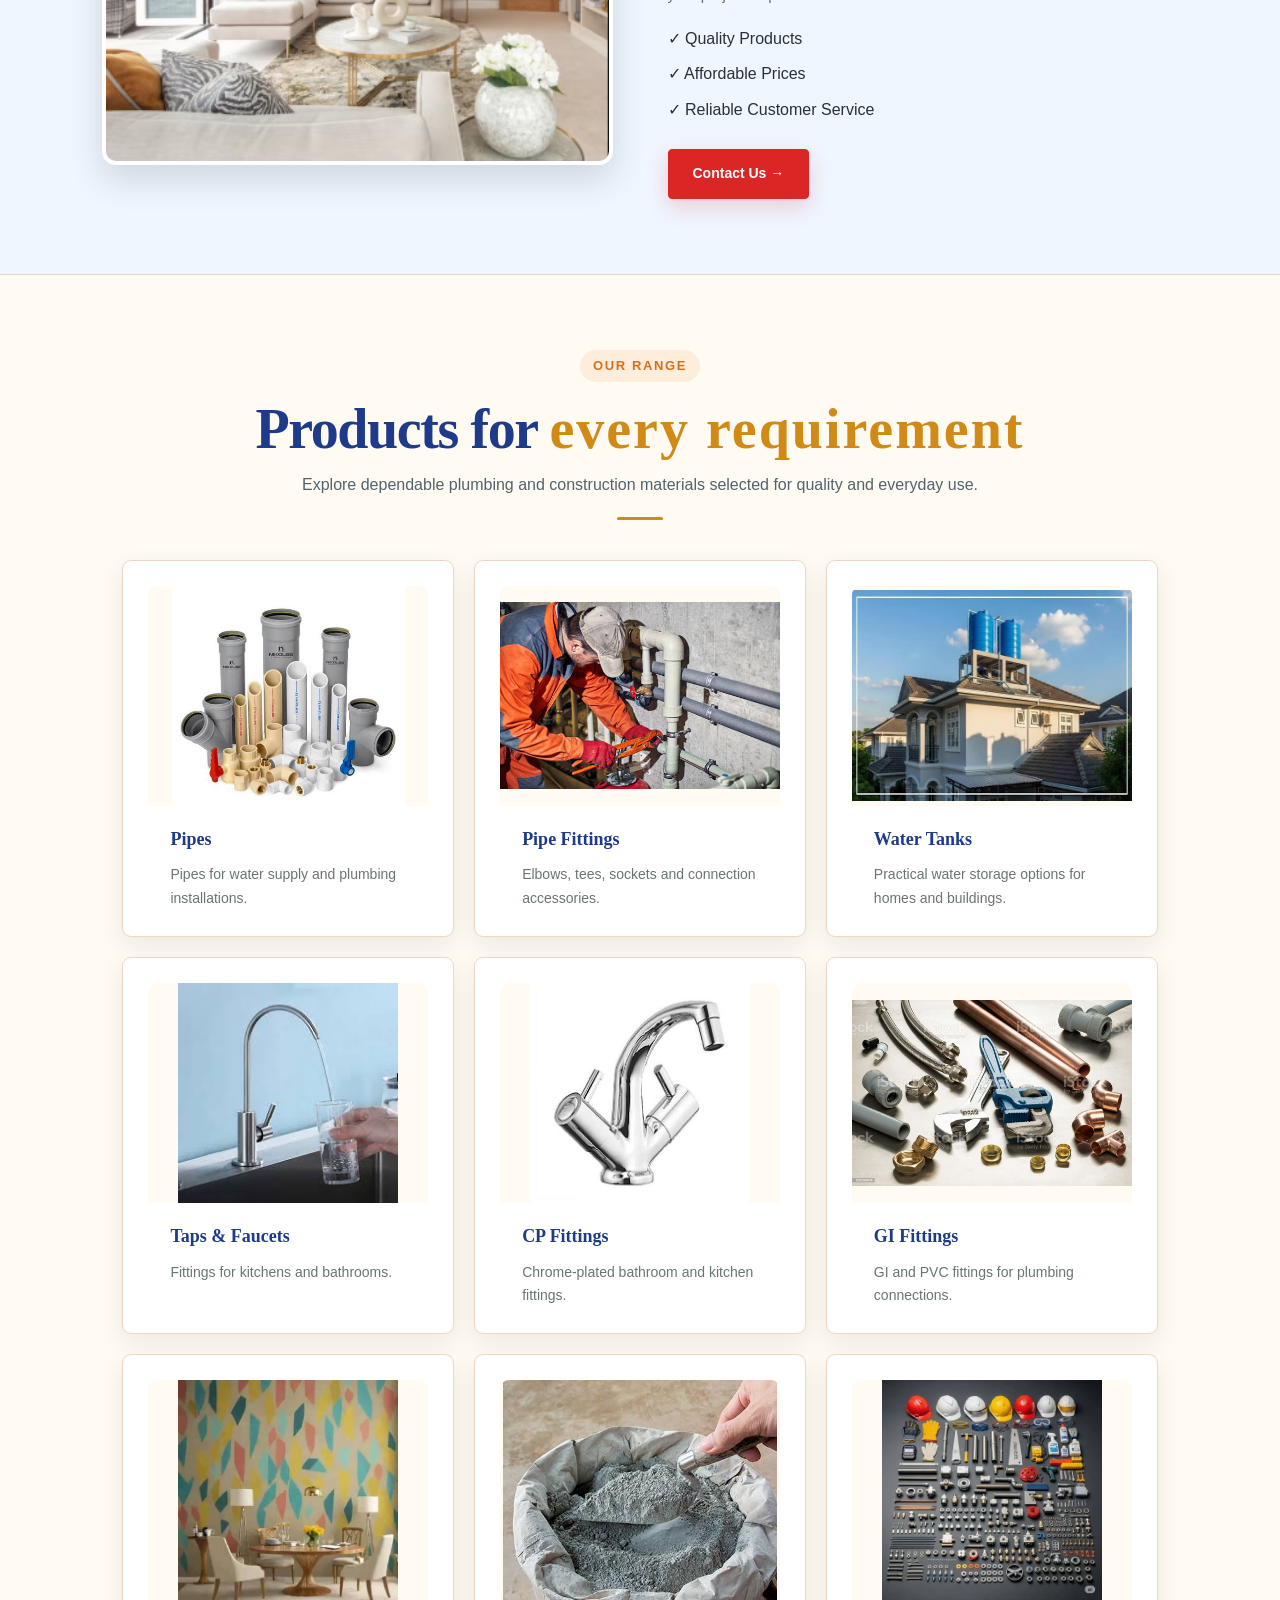
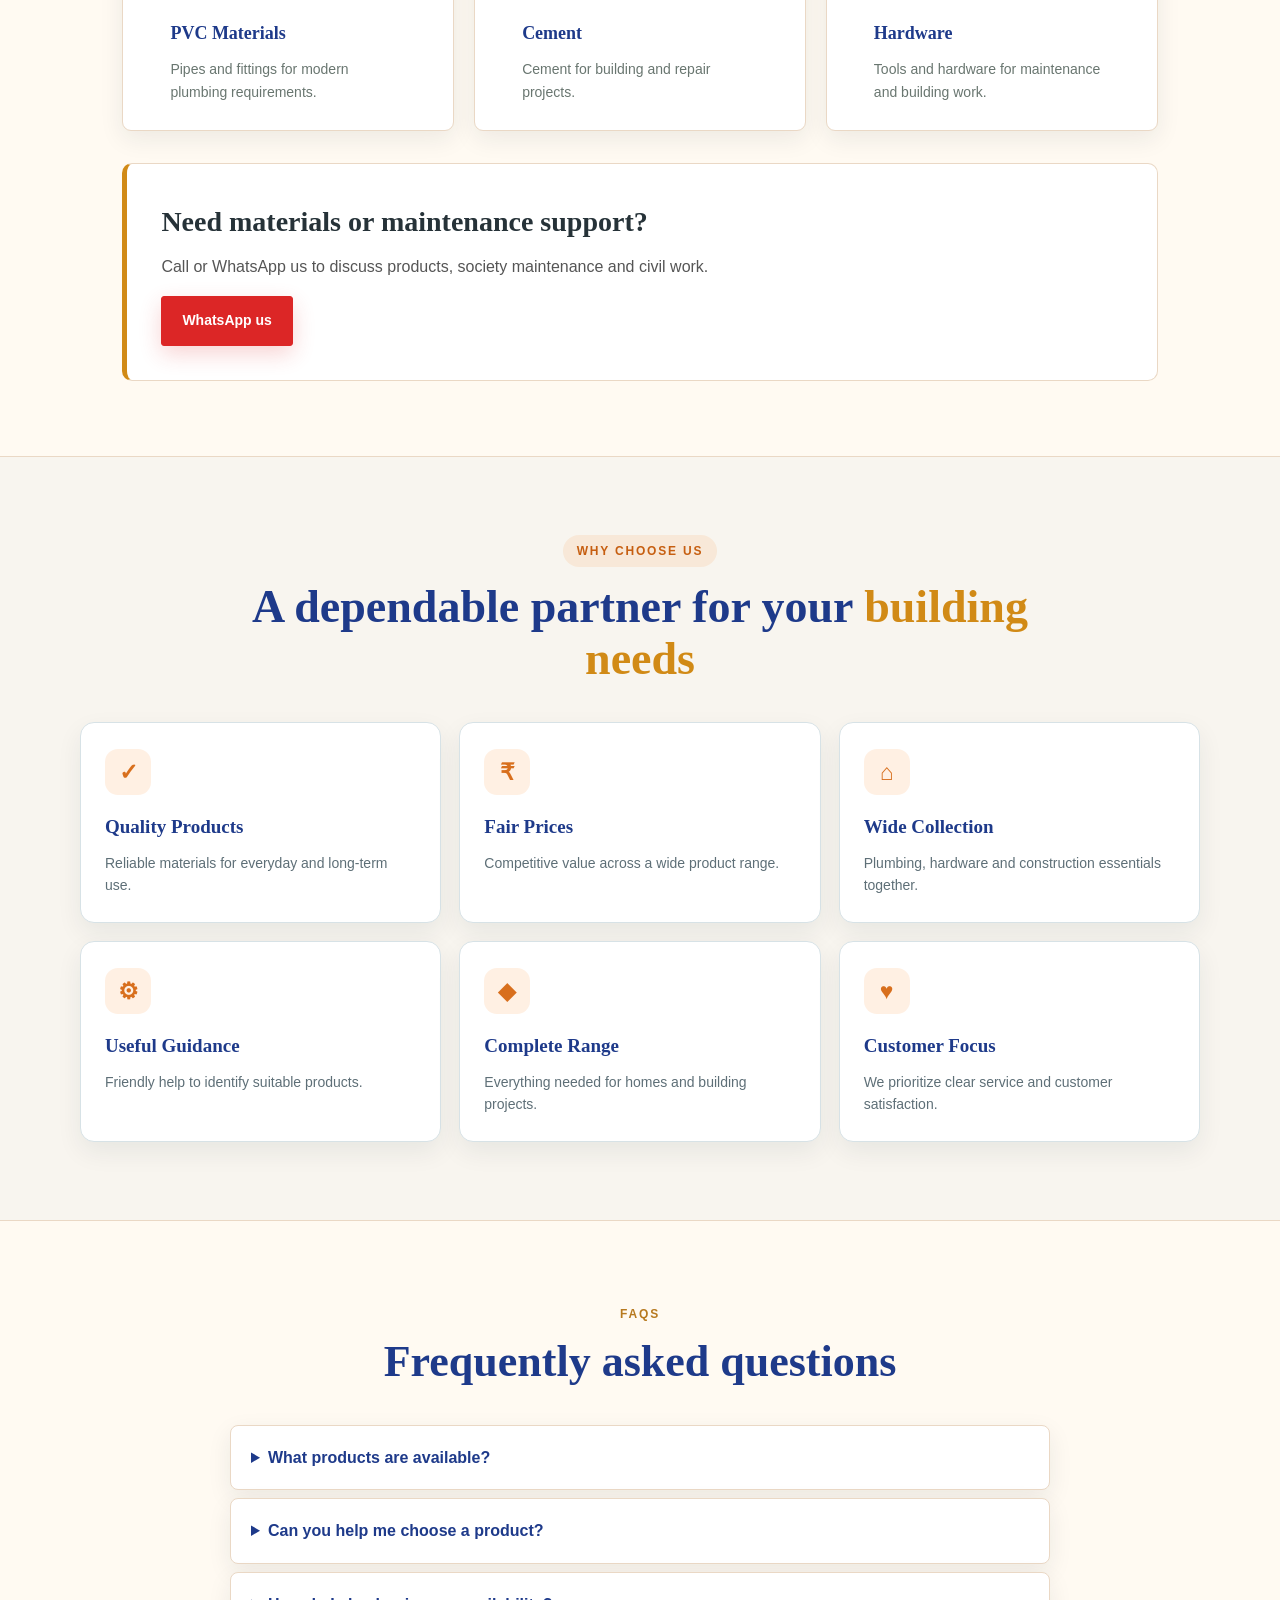
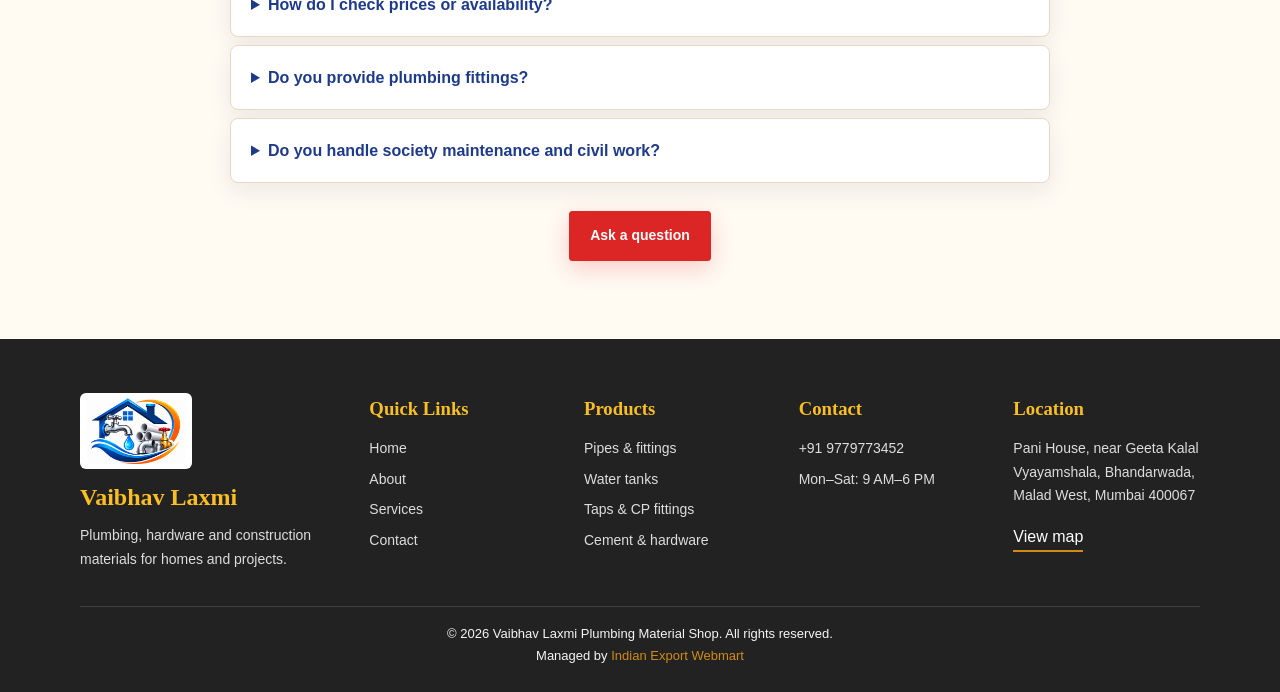
==== commit c4663c2f: "Updated website design" ====
--- a/index.html
+++ b/index.html
@@ -9,9 +9,9 @@
 </head>
 <body>
     <nav class="navbar">
-        <a href="index.html" class="logo" aria-label="Vaibhav Laxmi home">
-            <img src="logo.png" alt="Vaibhav Laxmi logo">
-            <h1>Vaibhav Laxmi</h1>
+        <a href="index.html" class="logo" aria-label="Vaibhav Laxmi Plumbing Material Shop home">
+            <img src="logo.png" alt="Vaibhav Laxmi Plumbing Material Shop logo">
+            <h1>Vaibhav Laxmi Plumbing Material Shop</h1>
         </a>
         <button class="menu-btn" aria-label="Open menu" aria-expanded="false">☰</button>
         <ul class="nav-links">
@@ -29,47 +29,70 @@
     </header>
     <section class="intro-text">
   <div class="intro-container">
-    <h2>All Plumbing & Construction Needs Under One Roof</h2>
+    <h2>Plumbing Supplies, Society Maintenance & Civil Work</h2>
 
     <p>
-      We provide quality materials and supplies for homes,
-      societies and buildings, including:
+      Vaibhav Laxmi serves homes, housing societies and building projects in Malad West.
     </p>
 
     <p class="intro-services">
-      PVC/PPR Pipes & Fittings • GI Fittings • Taps & Valves •
-      Bathroom & Kitchen Accessories • Water Tanks • Plumbing Tools •
-      Cement & Construction Materials • Repair & Maintenance Supplies.
+      Plumbing materials • Society maintenance • Civil work
     </p>
 
     <p>
-      We also help customers choose the right materials
-      according to their requirements.
+      Call us to discuss your work requirements, product availability and pricing.
     </p>
+    <div class="intro-actions">
+      <a class="btn" href="tel:+919779773452">Call 9779773452</a>
+    </div>
   </div>
 </section>
 
     <main>
-        <section class="about-shop section">
-            <div class="container about-shop-container reveal">
-                <div class="about-shop-image">
-                    <img src="image copy.png" alt="Taps and bathroom fittings">
-                </div>
-                <div class="about-copy">
-                    <span class="section-tag">About our shop</span>
-                    <h2>Reliable materials, practical advice.</h2>
-                    <p>Vaibhav Laxmi Plumbing Material Shop is a complete source for pipes, fittings, tanks, taps, cement and hardware essentials.</p>
-                    <p>Whether you are maintaining a home or managing a construction project, our team helps you find suitable products at reasonable prices.</p>
-                    <a class="btn about-btn" href="about.html">Know more</a>
-                </div>
-            </div>
-        </section>
+<section class="about-section" id="about">
+  <div class="about-container">
+
+    <div class="about-image">
+      <img src="living-room.png"
+           alt="Living room interior for Vaibhav Laxmi Plumbing Material Shop">
+    </div>
+
+    <div class="about-content">
+      <span class="about-tag">ABOUT OUR SHOP</span>
+
+      <h2>Materials and support for homes and societies</h2>
+
+      <h3>Vaibhav Laxmi Plumbing Material Shop</h3>
+
+      <p>
+        We supply pipes, fittings, water tanks, taps, cement
+        and hardware for home repairs and building projects.
+      </p>
+
+      <p>
+        We also take on society maintenance and civil work.
+        Contact us to discuss your project requirements.
+      </p>
+
+      <ul>
+        <li>✓ Quality Products</li>
+        <li>✓ Affordable Prices</li>
+        <li>✓ Reliable Customer Service</li>
+      </ul>
+
+      <a href="contact.html" class="about-btn">
+        Contact Us →
+      </a>
+    </div>
+
+  </div>
+</section>
 
         <section class="products-section section" id="products">
             <div class="container">
                 <div class="section-heading reveal">
                     <span class="section-tag">Our range</span>
-                    <h2>Products for every requirement</h2>
+                    <h2>Products for <span class="heading-accent">every requirement</span></h2>
                     <p>Explore dependable plumbing and construction materials selected for quality and everyday use.</p>
                 </div>
                 <div class="products-container">
@@ -108,10 +131,20 @@
                         <h3>PVC Materials</h3>
                         <p>Pipes and fittings for modern plumbing requirements.</p>
                     </article>
+                    <article class="product-card reveal">
+                        <div class="product-image"><img src="cement.png" alt="Cement for construction"></div>
+                        <h3>Cement</h3>
+                        <p>Cement for building and repair projects.</p>
+                    </article>
+                    <article class="product-card reveal">
+                        <div class="product-image"><img src="hardware material.png" alt="Hardware materials and tools"></div>
+                        <h3>Hardware</h3>
+                        <p>Tools and hardware for maintenance and building work.</p>
+                    </article>
                 </div>
                 <div class="products-contact reveal">
-                    <h3>Need help choosing the right product?</h3>
-                    <p>Call or WhatsApp us for availability, specifications and current prices.</p>
+                    <h3>Need materials or maintenance support?</h3>
+                    <p>Call or WhatsApp us to discuss products, society maintenance and civil work.</p>
                     <a class="btn contact-btn" href="https://wa.me/919779773452" target="_blank" rel="noopener">WhatsApp us</a>
                 </div>
             </div>
@@ -121,7 +154,7 @@
             <div class="container">
                 <div class="why-heading reveal">
                     <span class="section-tag">Why choose us</span>
-                    <h2>A dependable partner for your building needs</h2>
+                    <h2>A dependable partner for your <span class="why-accent">building needs</span></h2>
                 </div>
                 <div class="why-container">
                     <article class="why-card reveal"><span class="why-icon">✓</span><h3>Quality Products</h3><p>Reliable materials for everyday and long-term use.</p></article>
@@ -145,6 +178,7 @@
                     <details class="faq-item"><summary>Can you help me choose a product?</summary><p>Yes. Call or WhatsApp us with your requirement, and our team will help you identify suitable options.</p></details>
                     <details class="faq-item"><summary>How do I check prices or availability?</summary><p>Please contact us directly at 9779773452 for current prices and stock availability.</p></details>
                     <details class="faq-item"><summary>Do you provide plumbing fittings?</summary><p>Yes. We offer pipes, elbows, tees, unions, valves and multiple fitting types.</p></details>
+                    <details class="faq-item"><summary>Do you handle society maintenance and civil work?</summary><p>Yes. Contact us to discuss society maintenance and civil work requirements.</p></details>
                 </div>
                 <div class="faq-contact reveal"><a href="contact.html">Ask a question</a></div>
             </div>
@@ -153,14 +187,42 @@
 
     <footer class="main-footer">
         <div class="footer-container">
-            <div class="footer-box"><h2>Vaibhav Laxmi</h2><p>Plumbing, hardware and construction materials for homes and projects.</p></div>
+            <div class="footer-box"><img class="footer-logo" src="logo.png" alt="Vaibhav Laxmi Plumbing Material Shop logo"><h2>Vaibhav Laxmi</h2><p>Plumbing, hardware and construction materials for homes and projects.</p></div>
             <div class="footer-box"><h3>Quick Links</h3><ul><li><a href="index.html">Home</a></li><li><a href="about.html">About</a></li><li><a href="services.html">Services</a></li><li><a href="contact.html">Contact</a></li></ul></div>
             <div class="footer-box"><h3>Products</h3><ul><li>Pipes & fittings</li><li>Water tanks</li><li>Taps & CP fittings</li><li>Cement & hardware</li></ul></div>
             <div class="footer-box"><h3>Contact</h3><p><a href="tel:+919779773452">+91 9779773452</a></p><p>Mon–Sat: 9 AM–6 PM</p></div>
-            <div class="footer-box"><h3>Location</h3><p>Mumbai / Maharashtra</p><a class="map-link" href="https://www.google.com/maps/search/?api=1&query=Vaibhav+Laxmi+Plumbing+Material+Shop+Mumbai" target="_blank" rel="noopener">View map</a></div>
+            <div class="footer-box"><h3>Location</h3><p>Pani House, near Geeta Kalal Vyayamshala, Bhandarwada, Malad West, Mumbai 400067</p><a class="map-link" href="https://www.google.com/maps/search/?api=1&query=Pani+House%2C+near+Geeta+Kalal+Vyayamshala%2C+Bhandarwada%2C+Malad+West%2C+Mumbai+400067" target="_blank" rel="noopener">View map</a></div>
         </div>
-        <div class="footer-bottom"><p>© 2026 Vaibhav Laxmi Plumbing Material Shop. All rights reserved.</p></div>
+        <div class="footer-bottom">
+            <p>© 2026 Vaibhav Laxmi Plumbing Material Shop. All rights reserved.</p>
+            <p>Managed by <a href="https://indianexportwebmart.com/" target="_blank" rel="noopener noreferrer">Indian Export Webmart</a></p>
+        </div>
     </footer>
+ 
+
     <script src="script.js"></script>
+
+    <!-- Sticky WhatsApp & Call Buttons -->
+    <div class="floating-contact">
+        <a href="https://wa.me/919779773452"
+           class="float-btn whatsapp-btn"
+           target="_blank"
+           rel="noopener noreferrer"
+           aria-label="Chat on WhatsApp">
+            <svg viewBox="0 0 32 32" width="29" height="29" fill="currentColor" aria-hidden="true">
+                <path d="M16 3C8.83 3 3 8.83 3 16c0 2.3.61 4.55 1.77 6.53L3 29l6.65-1.74A13 13 0 1 0 16 3zm0 23.5c-1.94 0-3.85-.52-5.51-1.51l-.4-.24-3.95 1.03 1.05-3.85-.26-.42A10.48 10.48 0 1 1 16 26.5zm5.76-7.86c-.32-.16-1.89-.93-2.18-1.03-.29-.11-.5-.16-.71.16-.21.32-.82 1.03-1 1.24-.18.21-.37.24-.69.08-.32-.16-1.35-.5-2.57-1.59-.95-.85-1.59-1.9-1.77-2.22-.18-.32-.02-.49.14-.65.14-.14.32-.37.48-.56.16-.18.21-.32.32-.53.11-.21.05-.4-.03-.56-.08-.16-.71-1.72-.97-2.36-.25-.62-.51-.54-.71-.55h-.61c-.21 0-.55.08-.84.4-.29.32-1.1 1.08-1.1 2.64s1.13 3.06 1.29 3.27c.16.21 2.22 3.39 5.37 4.75.75.32 1.34.51 1.8.65.76.24 1.45.21 2 .13.61-.09 1.89-.77 2.15-1.51.27-.74.27-1.37.19-1.51-.08-.13-.29-.21-.61-.37z"/>
+            </svg>
+        </a>
+        <a href="tel:+919779773452"
+           class="float-btn phone-btn"
+           aria-label="Call us">
+            <svg viewBox="0 0 24 24" width="27" height="27" fill="currentColor" aria-hidden="true">
+                <path d="M6.62 10.79a15.05 15.05 0 0 0 6.59 6.59l2.2-2.2a1 1 0 0 1 1.01-.24c1.12.37 2.33.57 3.58.57a1 1 0 0 1 1 1V20a1 1 0 0 1-1 1C10.61 21 3 13.39 3 4a1 1 0 0 1 1-1h3.5a1 1 0 0 1 1 1c0 1.25.2 2.46.57 3.58a1 1 0 0 1-.25 1.01l-2.2 2.2z"/>
+            </svg>
+        </a>
+    </div>
+
+
+
 </body>
 </html>
--- a/style.css
+++ b/style.css
@@ -1,15 +1,15 @@
 :root {
-    --ink: #18323f;
-    --navy: #123846;
-    --navy-dark: #0b2a35;
-    --green: #123846;
-    --green-dark: #0b2a35;
-    --copper: #f28a32;
-    --orange: #f28a32;
-    --paper: #f4f7f8;
+    --ink: #263238;
+    --navy: #1e3a8a;
+    --navy-dark: #172554;
+    --green: #dc2626;
+    --green-dark: #991b1b;
+    --copper: #d18a16;
+    --orange: #d18a16;
+    --paper: #fffaf2;
     --white: #ffffff;
-    --line: #dde6e8;
-    --muted: #64777f;
+    --line: #ead8c5;
+    --muted: #555555;
 }
 
 * {
@@ -479,11 +479,27 @@
     margin: auto;
 }
 
+.footer-logo {
+    display: block;
+    width: 112px;
+    height: 76px;
+    object-fit: contain;
+    padding: 5px;
+    margin-bottom: 14px;
+    background: white;
+    border-radius: 6px;
+}
+
 .footer-box h2,
 .footer-box h3 {
     color: white;
     font-family: Georgia, "Times New Roman", serif;
     margin-bottom: 12px;
+}
+
+.footer-box h2 {
+    font-size: 24px;
+    line-height: 1.2;
 }
 
 .footer-box ul {
@@ -514,6 +530,15 @@
     font-size: 13px;
 }
 
+.footer-bottom a {
+    color: var(--orange);
+    text-decoration: none;
+}
+
+.footer-bottom a:hover {
+    text-decoration: underline;
+}
+
 .map-link {
     display: inline-block;
     margin-top: 8px;
@@ -565,6 +590,32 @@
     background: var(--green);
     color: white;
     border-color: var(--green);
+}
+
+.catalog-intro {
+    max-width: 1000px;
+    margin: 0 auto 30px;
+    padding: 22px 26px;
+    border-left: 4px solid var(--orange);
+    border-radius: 8px;
+    background: #f4f7f8;
+}
+
+.catalog-intro h2 {
+    margin-bottom: 8px;
+    color: var(--navy);
+    font-size: 23px;
+}
+
+.catalog-intro p {
+    margin: 6px 0 0;
+    color: #52646d;
+    font-family: Arial, sans-serif;
+    line-height: 1.65;
+}
+
+.catalog-intro strong {
+    color: var(--navy);
 }
 
 .service-card.hide {
@@ -674,7 +725,7 @@
 
     .logo h1,
     .logo span {
-        max-width: 150px;
+        max-width: 190px;
         font-size: 15px;
     }
 
@@ -1051,6 +1102,317 @@
         display: none;
     }
 }
+
+.intro-text {
+  padding: 45px 20px;
+  background: var(--white);
+}
+
+.intro-container {
+  max-width: 1100px;
+  margin: auto;
+  text-align: center;
+}
+
+.intro-container h2 {
+  max-width: 900px;
+  margin: 0 auto 15px;
+  color: var(--navy);
+  font-size: clamp(24px, 3vw, 34px);
+  line-height: 1.2;
+}
+
+.intro-container p {
+  color: var(--muted);
+  font-size: 15px;
+  line-height: 1.8;
+}
+
+.intro-actions {
+  display: flex;
+  justify-content: center;
+  margin-top: 20px;
+}
+
+.intro-services {
+  font-weight: 600;
+  color: var(--navy) !important;
+}
+
+@media (max-width: 600px) {
+  .intro-container h2 {
+    font-size: 23px;
+  }
+}
+
+.about-section {
+  padding: 64px 5%;
+  background: #f4f7f8;
+}
+
+.about-container {
+  max-width: 1120px;
+  margin: auto;
+  display: grid;
+  grid-template-columns: minmax(0, 1.05fr) minmax(0, .95fr);
+  align-items: center;
+  gap: clamp(32px, 5vw, 60px);
+}
+
+.about-section .about-image {
+  border: 0;
+  outline: 0;
+}
+
+.about-image img {
+  width: 100%;
+  height: 390px;
+  object-fit: cover;
+  object-position: center 55%;
+  border-radius: 12px;
+  box-shadow: 0 14px 34px rgba(11, 42, 53, .14);
+}
+
+.about-content .about-tag {
+  color: var(--orange);
+  font-weight: bold;
+  letter-spacing: 2px;
+}
+
+.about-content h2 {
+  font-size: clamp(32px, 3.2vw, 42px);
+  color: var(--navy);
+  line-height: 1.15;
+  margin: 12px 0;
+}
+
+.about-content h3 {
+  font-size: 22px;
+  color: var(--orange);
+  line-height: 1.3;
+  margin-bottom: 14px;
+}
+
+.about-content p {
+  font-size: 16px;
+  color: var(--muted);
+  line-height: 1.7;
+  margin: 12px 0;
+}
+
+.about-content ul {
+  list-style: none;
+  margin: 18px 0;
+}
+
+.about-content li {
+  margin-bottom: 8px;
+  color: var(--ink);
+}
+
+.about-section .about-btn {
+  display: inline-flex;
+  align-items: center;
+  padding: 12px 24px;
+  margin-top: 8px;
+  background: var(--orange);
+  color: white;
+  text-decoration: none;
+  border-radius: 4px;
+  font-family: Arial, sans-serif;
+  font-weight: 700;
+  transition: 0.3s;
+}
+
+.about-section .about-btn:hover {
+  background: var(--navy-dark);
+}
+
+@media (max-width: 900px) {
+  .about-container {
+    grid-template-columns: 1fr;
+    gap: 32px;
+  }
+
+  .about-image img {
+    height: 360px;
+  }
+}
+
+@media (max-width: 768px) {
+  .about-section {
+    padding: 48px 20px;
+  }
+
+  .about-image img {
+    height: 280px;
+  }
+}
+
+@media (max-width: 680px) {
+  .products-container,
+  .product-grid {
+    grid-template-columns: repeat(3, minmax(0, 1fr));
+    gap: 10px;
+  }
+
+  .product-card {
+    padding-bottom: 12px;
+  }
+
+  .product-image {
+    height: 100px;
+  }
+
+  .product-card h3 {
+    margin: 10px 8px 5px;
+    font-size: 13px;
+    line-height: 1.3;
+  }
+
+  .product-card p {
+    margin: 0 8px;
+    font-size: 11px;
+    line-height: 1.4;
+  }
+}
+
+@media (max-width: 380px) {
+  .products-container,
+  .product-grid {
+    gap: 7px;
+  }
+
+  .product-image {
+    height: 82px;
+  }
+}
+
+.products-section .section-heading {
+  max-width: 860px;
+  margin-bottom: 40px;
+}
+
+.products-section .section-tag {
+  display: inline-block;
+  padding: 5px 13px;
+  border-radius: 999px;
+  background: rgba(242, 138, 50, .12);
+  letter-spacing: 1.6px;
+}
+
+.products-section .section-heading h2 {
+  margin: 16px 0 12px;
+  color: var(--navy);
+  font-size: clamp(34px, 5vw, 56px);
+  line-height: 1.12;
+  letter-spacing: -.025em;
+}
+
+.products-section .heading-accent {
+  color: var(--orange);
+  font-size: 1em;
+  font-weight: 800;
+}
+
+.products-section .section-heading p {
+  max-width: 680px;
+  margin: 0 auto;
+  color: #52646d;
+  font-size: 16px;
+  line-height: 1.65;
+}
+
+.products-section .section-heading::after {
+  content: "";
+  display: block;
+  width: 46px;
+  height: 3px;
+  margin: 18px auto 0;
+  border-radius: 999px;
+  background: var(--orange);
+}
+
+.why-choose-us {
+  background: linear-gradient(135deg, #f5f8f9, #eaf1f3);
+}
+
+.why-choose-us .why-heading {
+  max-width: 860px;
+  margin-bottom: 38px;
+}
+
+.why-choose-us .section-tag {
+  display: inline-block;
+  padding: 6px 14px;
+  border-radius: 999px;
+  background: rgba(242, 138, 50, .12);
+  color: #c65e10;
+}
+
+.why-choose-us .why-heading h2 {
+  max-width: 820px;
+  margin: 14px auto 0;
+  color: var(--navy);
+  font-size: clamp(30px, 4vw, 46px);
+  line-height: 1.12;
+}
+
+.why-choose-us .why-accent {
+  color: var(--orange);
+}
+
+.why-choose-us .why-container {
+  gap: 18px;
+}
+
+.why-choose-us .why-card {
+  min-height: 200px;
+  padding: 26px 24px;
+  border-color: #d7e2e6 !important;
+  border-radius: 14px;
+  background: #fff;
+  box-shadow: 0 10px 26px rgba(11, 42, 53, .07);
+  transition: transform .2s ease, box-shadow .2s ease;
+}
+
+.why-choose-us .why-card:hover {
+  transform: translateY(-4px);
+  box-shadow: 0 14px 30px rgba(11, 42, 53, .12);
+}
+
+.why-choose-us .why-icon {
+  display: grid;
+  width: 46px;
+  height: 46px;
+  place-items: center;
+  margin-bottom: 16px;
+  border-radius: 13px;
+  background: #fff0e3;
+  color: #d86f1d;
+  font-size: 23px;
+}
+
+.why-choose-us .why-card h3 {
+  margin-bottom: 8px;
+  color: var(--navy);
+  font-size: 19px;
+}
+
+.why-choose-us .why-card p {
+  color: #5e6f77;
+  line-height: 1.6;
+}
+.contact-hero {
+  background:
+    url("contact image.png") center / cover no-repeat;
+}
+
+.contact-hero h1,
+.contact-hero p {
+  color: white;
+}
+
 * {
     margin: 0;
     padding: 0;
@@ -1059,72 +1421,588 @@
 
 body {
     font-family: Arial, sans-serif;
-    color: #222;
+    color: #263238;
     background: #ffffff;
-    line-height: 1.6;
-}
-
-.container {
-    width: 90%;
+    line-height: 1.7;
+}
+
+.about-section {
+    padding: 75px 8%;
+    background: #e8f2f5;
+}
+
+.about-container {
     max-width: 1200px;
     margin: auto;
-}
-
-section {
-    padding: 80px 0;
-}
-
-h1 {
-    font-size: 48px;
-    line-height: 1.2;
-}
-
-h2 {
-    font-size: 34px;
-    margin-bottom: 20px;
-}
-
-p {
-    font-size: 16px;
-    color: #666;
-}
-
-button {
-    padding: 14px 28px;
-    border: none;
+    display: grid;
+    grid-template-columns: 1fr 1fr;
+    gap: 55px;
+    align-items: center;
+}
+
+.about-image {
+    position: relative;
+}
+
+.about-image img {
+    width: 100%;
+    height: 420px;
+    object-fit: cover;
+    border-radius: 12px;
+}
+
+.image-label {
+    position: absolute;
+    bottom: 20px;
+    left: 20px;
+    background: white;
+    padding: 12px 20px;
     border-radius: 6px;
-    cursor: pointer;
-}
-.intro-text {
-  padding: 45px 20px;
-  background: #ffffff;
-}
-
-.intro-container {
-  max-width: 1100px;
-  margin: auto;
-  text-align: center;
-}
-
-.intro-container h2 {
-  color: #102b46;
-  font-size: 28px;
-  margin-bottom: 15px;
-}
-
-.intro-container p {
-  color: #555f6d;
-  font-size: 15px;
-  line-height: 1.8;
-}
-
-.intro-services {
-  font-weight: 600;
-  color: #183d60 !important;
-}
+    font-weight: 600;
+    color: #d86f1d;
+}
+
+.small-heading,
+.section-heading span,
+.location-section span {
+    color: #d86f1d;
+    font-size: 13px;
+    font-weight: bold;
+    letter-spacing: 2px;
+}
+
+.about-content h1 {
+    font-size: 38px;
+    line-height: 1.3;
+    margin: 15px 0 20px;
+}
+
+.about-content h1 span {
+    color: #d86f1d;
+}
+
+.about-content p {
+    font-size: 15px;
+    color: #65716e;
+    margin-bottom: 15px;
+}
+
+.about-btn,
+.location-btn {
+    display: inline-block;
+    background: #d86f1d;
+    color: white;
+    padding: 12px 25px;
+    text-decoration: none;
+    border-radius: 5px;
+    margin-top: 12px;
+    font-weight: 600;
+}
+
+.products-section {
+    padding: 75px 8%;
+}
+
+.section-heading {
+    text-align: center;
+    margin-bottom: 40px;
+}
+
+.section-heading h2 {
+    font-size: 32px;
+    margin: 10px 0;
+}
+
+.section-heading p {
+    color: #d86f1d;
+}
+
+.products-grid {
+    max-width: 1200px;
+    margin: auto;
+    display: grid;
+    grid-template-columns: repeat(3, 1fr);
+    gap: 22px;
+}
+
+.product-card {
+    padding: 25px;
+    background: #f7faf9;
+    border: 1px solid #e8efeb;
+    border-radius: 9px;
+    transition: 0.3s;
+}
+
+.product-card:hover {
+    transform: translateY(-5px);
+    border-color: #16866a;
+}
+
+.product-card h3 {
+    font-size: 18px;
+    margin-bottom: 9px;
+    color: #176b55;
+}
+
+.product-card p {
+    color: #697670;
+    font-size: 14px;
+}
+
+.location-section {
+    background: #eaf5f0;
+    padding: 45px 8%;
+    display: flex;
+    align-items: center;
+    justify-content: space-between;
+    gap: 25px;
+}
+
+.location-section h2 {
+    font-size: 27px;
+    margin: 10px 0;
+}
+
+.location-section p {
+    color: #65716e;
+}
+
+.location-btn {
+    white-space: nowrap;
+    margin: 0;
+}
+
+@media (max-width: 768px) {
+
+    .about-section,
+    .products-section {
+        padding: 45px 5%;
+    }
+
+    .about-container {
+        grid-template-columns: 1fr;
+        gap: 30px;
+    }
+
+    .about-image img {
+        height: 280px;
+    }
+
+    .about-content h1 {
+        font-size: 30px;
+    }
+
+    .products-grid {
+        grid-template-columns: 1fr;
+    }
+
+    .section-heading h2 {
+        font-size: 26px;
+    }
+
+    .location-section {
+        flex-direction: column;
+        align-items: flex-start;
+        padding: 35px 5%;
+    }
+
+    .location-section h2 {
+        font-size: 23px;
+    }
+}
+
+/* Floating Contact Buttons */
+
+.floating-contact {
+    position: fixed !important;
+    left: auto !important;
+    right: 22px !important;
+    top: auto !important;
+    bottom: 25px !important;
+    z-index: 2147483647 !important;
+    width: 58px;
+    pointer-events: none;
+    display: flex !important;
+    flex-direction: column;
+    gap: 14px;
+    margin: 0 !important;
+    transform: none !important;
+}
+
+.float-btn {
+    width: 58px;
+    height: 58px;
+    flex: 0 0 58px;
+    display: flex;
+    align-items: center;
+    justify-content: center;
+    color: white;
+    border-radius: 50%;
+    text-decoration: none;
+    pointer-events: auto;
+    box-shadow: 0 4px 12px rgba(0,0,0,0.22);
+    transition: transform 0.3s ease,
+                box-shadow 0.3s ease;
+}
+
+.float-btn svg {
+    display: block;
+    flex-shrink: 0;
+}
+
+.float-btn:hover {
+    transform: scale(1.12);
+    box-shadow: 0 6px 16px rgba(0,0,0,0.3);
+}
+
+/* WhatsApp Green */
+
+.whatsapp-btn {
+    background: #25D366;
+}
+
+/* Phone Dark Green */
+
+.phone-btn {
+    background: #176B55;
+}
+
+/* Mobile Responsive */
 
 @media (max-width: 600px) {
-  .intro-container h2 {
-    font-size: 23px;
-  }
-}+
+    .floating-contact {
+        left: auto !important;
+        right: 15px !important;
+        top: auto !important;
+        bottom: 20px !important;
+        gap: 12px;
+        width: 50px;
+    }
+
+    .float-btn {
+        width: 50px;
+        height: 50px;
+        flex-basis: 50px;
+    }
+}
+
+@media (max-width: 960px) {
+    .navbar {
+        min-height: 68px;
+        gap: 12px;
+        padding: 10px clamp(16px, 4vw, 28px);
+    }
+
+    .logo {
+        min-width: 0;
+        gap: 8px;
+    }
+
+    .logo img {
+        flex: 0 0 42px;
+        width: 42px;
+        height: 42px;
+    }
+
+    .logo h1 {
+        max-width: min(42vw, 300px);
+        font-size: clamp(15px, 2.2vw, 18px);
+        overflow-wrap: anywhere;
+    }
+
+    .menu-btn {
+        display: block;
+        flex: 0 0 auto;
+    }
+
+    .nav-links {
+        display: none;
+        position: absolute;
+        top: 100%;
+        left: 0;
+        right: 0;
+        flex-direction: column;
+        align-items: stretch;
+        gap: 0;
+        padding: 8px 20px 18px;
+        background: var(--paper);
+        border-bottom: 1px solid var(--line);
+    }
+
+    .nav-links.active {
+        display: flex;
+    }
+
+    .nav-links a {
+        display: block;
+        padding: 12px 4px;
+        border-bottom: 1px solid var(--line);
+    }
+}
+
+@media (max-width: 680px) {
+    .navbar {
+        padding: 10px 20px;
+    }
+
+    .logo h1 {
+        max-width: 190px;
+        font-size: 15px;
+    }
+
+    .products-container,
+    .product-grid {
+        grid-template-columns: repeat(2, minmax(0, 1fr));
+        gap: 12px;
+    }
+
+    .product-card {
+        padding-bottom: 16px;
+    }
+
+    .product-image {
+        height: clamp(110px, 32vw, 180px);
+    }
+
+    .product-card h3 {
+        margin: 12px 12px 6px;
+        font-size: clamp(14px, 4vw, 18px);
+    }
+
+    .product-card p {
+        margin: 0 12px;
+        font-size: 13px;
+    }
+}
+
+@media (max-width: 380px) {
+    .contact-info,
+    .contact-form {
+        padding: 20px;
+    }
+
+    .products-container,
+    .product-grid {
+        grid-template-columns: 1fr;
+    }
+
+    .product-image {
+        height: 180px;
+    }
+}
+
+/* Warm red, gold and blue palette inspired by the reference site */
+body {
+    background: #fffaf2;
+    color: var(--ink);
+}
+
+.navbar {
+    background: rgba(255, 255, 255, .98);
+    border-top: 4px solid #dc2626;
+    box-shadow: 0 3px 18px rgba(31, 41, 55, .08);
+}
+
+.hero {
+    height: auto;
+    min-height: 0;
+    max-height: none;
+    background: #eff6ff;
+}
+
+.hero-image {
+    height: auto;
+    min-height: 0;
+    max-height: none;
+}
+
+.hero-image img {
+    width: 100%;
+    height: auto;
+    max-height: none;
+    object-fit: contain;
+}
+
+.intro-text,
+.products-contact,
+.message,
+.cta {
+    background: #fffaf2;
+}
+
+.about-section,
+.about.section,
+.services.section,
+.page-hero:not(.contact-hero) {
+    background: #eff6ff;
+}
+
+.products-section,
+.faq-section,
+.catalog-intro {
+    background: #fffaf2;
+}
+
+.why-choose-us,
+.highlights.section {
+    background: #f8f5ef;
+}
+
+.product-card,
+.service-card,
+.why-card,
+.highlight-card,
+.info-card,
+.contact-info,
+.contact-form,
+.faq-item {
+    background: #ffffff;
+    border-color: #ead8c5;
+    box-shadow: 0 8px 24px rgba(31, 41, 55, .08);
+}
+
+.about-image img {
+    height: clamp(280px, 35vw, 430px);
+    object-fit: cover;
+    object-position: center 55%;
+    border: 4px solid #ffffff;
+    border-radius: 14px;
+    box-shadow: 0 14px 34px rgba(31, 41, 55, .16);
+}
+
+.product-image {
+    background: #fffaf2;
+}
+
+.product-image img,
+.card-image img,
+.product-item img {
+    object-fit: contain;
+}
+
+.section-heading h2,
+.why-heading h2,
+.faq-heading h2,
+.about-copy h2,
+.about-content h2,
+.page-hero h1,
+.product-card h3,
+.service-card h3,
+.why-card h3,
+.highlight-card h3 {
+    color: #1e3a8a;
+}
+
+.section-tag,
+.eyebrow,
+.about-tag,
+.about-content h3,
+.heading-accent,
+.why-accent,
+.why-icon,
+.icon,
+.highlight-card span,
+.card-bottom span {
+    color: #b7791f;
+}
+
+.btn,
+.about-btn,
+.contact-btn,
+.faq-contact a,
+.filters button.active,
+.filters button:hover,
+.card-bottom button,
+.contact-form button {
+    border-color: #dc2626 !important;
+    background: #dc2626 !important;
+    color: #ffffff !important;
+    box-shadow: 0 8px 22px rgba(220, 38, 38, .2);
+}
+
+.btn:hover,
+.about-btn:hover,
+.contact-btn:hover,
+.faq-contact a:hover,
+.card-bottom button:hover,
+.contact-form button:hover {
+    border-color: #991b1b !important;
+    background: #991b1b !important;
+}
+
+.btn-outline {
+    background: transparent !important;
+    border-color: rgba(255, 255, 255, .65) !important;
+    color: #ffffff !important;
+    box-shadow: none;
+}
+
+.btn-outline:hover {
+    background: #ffffff !important;
+    color: #1e3a8a !important;
+}
+
+.card-label {
+    background: #dc2626;
+    color: #ffffff;
+}
+
+.products-contact,
+.cta,
+.message {
+    border: 1px solid #ead8c5;
+    border-left: 5px solid #d18a16;
+    border-radius: 10px;
+    background: #ffffff;
+}
+
+.contact-layout .contact-info {
+    background: #eff6ff;
+}
+
+.contact-layout .contact-form {
+    background: #fffaf2;
+}
+
+.contact-layout .info-card {
+    background: #ffffff;
+}
+
+.contact-layout .contact-form input,
+.contact-layout .contact-form select,
+.contact-layout .contact-form textarea {
+    background: #ffffff;
+    border-color: #ead8c5;
+}
+
+.nav-links {
+    background: #ffffff;
+}
+
+.page-hero.contact-hero {
+    background:
+        linear-gradient(120deg, rgba(139, 30, 30, .82), rgba(30, 58, 138, .62)),
+        url("contact image.png") center / cover no-repeat;
+}
+
+.main-footer,
+footer {
+    background: #222222;
+    color: #f5f5f5;
+}
+
+.footer-box h2,
+.footer-box h3 {
+    color: #fbbf24;
+}
+
+.footer-box li,
+.footer-box p,
+.footer-box a {
+    color: #dddddd;
+}
+
+.footer-box a:hover {
+    color: #fbbf24;
+}
